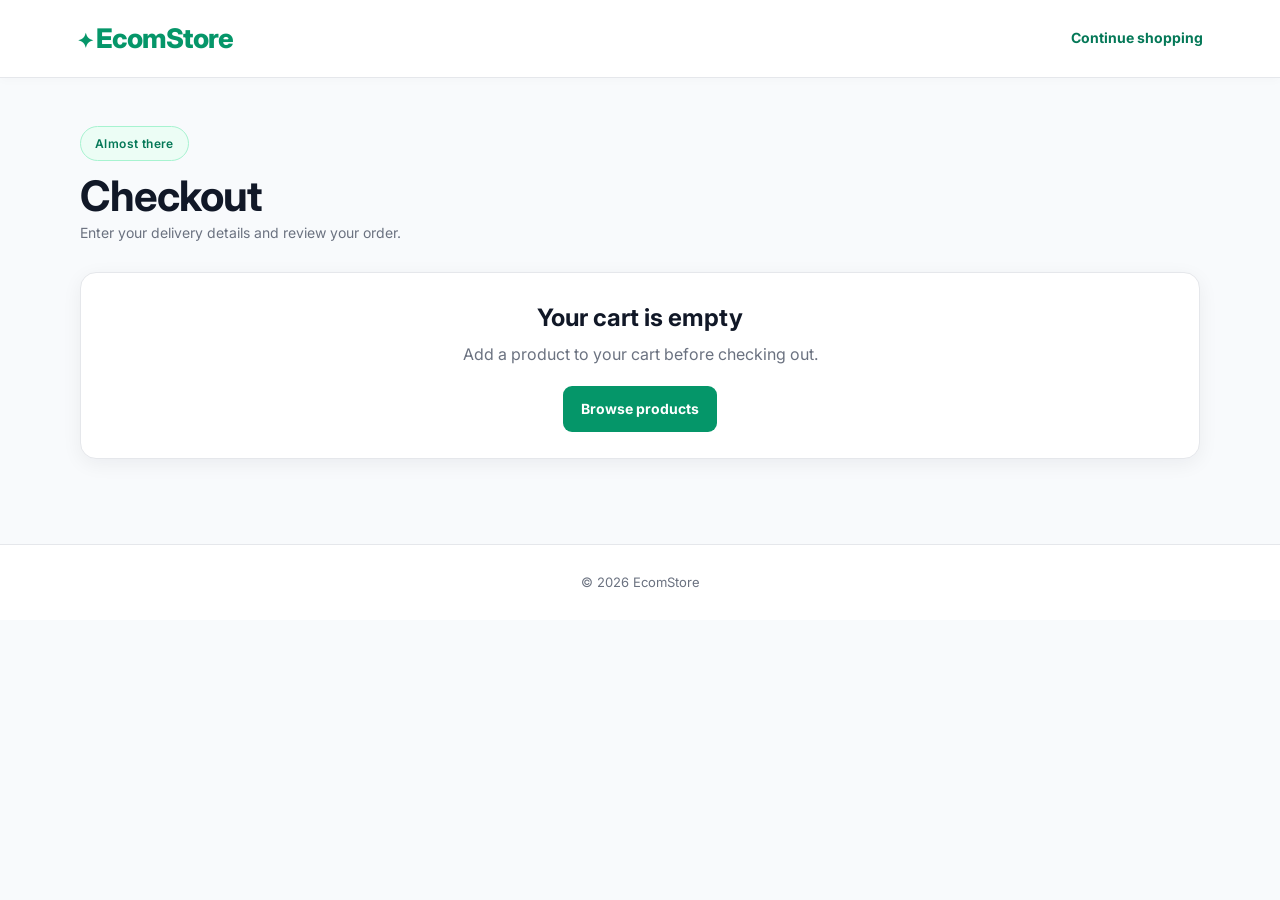
==== checkout.html @ 16198fce "Ecomstore" ====
<!DOCTYPE html>
<html lang="en">
<head>
    <meta charset="UTF-8">
    <meta name="viewport" content="width=device-width, initial-scale=1.0">
    <title>Checkout - EcomStore</title>
    <link rel="stylesheet" href="style.css">
    <link rel="stylesheet" href="cart-controls.css">
    <link rel="stylesheet" href="checkout.css">
</head>
<body class="checkout-page">
    <header class="checkout-header">
        <a href="index.html" class="logo">EcomStore</a>
        <a href="index.html" class="back-to-store">Continue shopping</a>
    </header>

    <main class="checkout-container">
        <div class="checkout-heading">
            <p class="eyebrow checkout-eyebrow">Almost there</p>
            <h1>Checkout</h1>
            <p>Enter your delivery details and review your order.</p>
        </div>

        <div id="checkoutNotice" class="checkout-notice" role="status" aria-live="polite" hidden></div>

        <div id="emptyCartMessage" class="checkout-card empty-checkout" hidden>
            <h2>Your cart is empty</h2>
            <p>Add a product to your cart before checking out.</p>
            <a class="primary-link" href="index.html">Browse products</a>
        </div>

        <div id="checkoutContent" class="checkout-layout">
            <section class="checkout-card address-card">
                <div class="card-heading">
                    <span class="step-number">1</span>
                    <div>
                        <h2>Delivery address</h2>
                        <p>Where should we deliver your order?</p>
                    </div>
                </div>

                <form id="addressForm">
                    <div class="form-grid">
                        <label class="form-field">
                            <span>Full name</span>
                            <input name="fullName" type="text" autocomplete="name" required>
                        </label>
                        <label class="form-field">
                            <span>Phone number</span>
                            <input name="phone" type="tel" autocomplete="tel" inputmode="tel" required>
                        </label>
                        <label class="form-field form-field-wide">
                            <span>Email address</span>
                            <input name="email" type="email" autocomplete="email" required>
                        </label>
                        <label class="form-field form-field-wide">
                            <span>Street address</span>
                            <textarea name="street" autocomplete="street-address" rows="3" required></textarea>
                        </label>
                        <label class="form-field">
                            <span>City</span>
                            <input name="city" type="text" autocomplete="address-level2" required>
                        </label>
                        <label class="form-field">
                            <span>State</span>
                            <input name="state" type="text" autocomplete="address-level1" required>
                        </label>
                        <label class="form-field">
                            <span>PIN code</span>
                            <input name="postalCode" type="text" autocomplete="postal-code" inputmode="numeric" pattern="[0-9]{6}" maxlength="6" title="Enter a 6-digit PIN code" required>
                        </label>
                    </div>

                    <button id="proceedPayment" class="primary-button proceed-button" type="submit">
                        Proceed to Payment
                    </button>
                </form>
            </section>

            <aside class="checkout-card order-card">
                <div class="card-heading order-heading">
                    <div>
                        <h2>Your order</h2>
                        <p id="itemCountLabel">Items in your cart</p>
                    </div>
                </div>

                <div id="checkoutItems" class="checkout-items"></div>

                <div class="coupon-box">
                    <label for="couponInput">Coupon code</label>
                    <div class="coupon-entry">
                        <input id="couponInput" type="text" placeholder="Enter code" autocomplete="off">
                        <button id="applyCoupon" class="secondary-button" type="button">Apply</button>
                    </div>
                    <p class="coupon-hint">Try <strong>SAVE10</strong> or <strong>WELCOME5</strong>.</p>
                    <p id="couponFeedback" class="coupon-feedback" role="status" aria-live="polite"></p>
                </div>

                <div class="summary-lines">
                    <div><span>Subtotal</span><strong id="subtotalValue">₹0</strong></div>
                    <div id="discountRow" class="discount-row" hidden><span>Discount</span><strong id="discountValue">−₹0</strong></div>
                    <div><span>Delivery</span><strong class="free-delivery">Free</strong></div>
                    <div class="summary-total"><span>Total</span><strong id="totalValue">₹0</strong></div>
                </div>
                <p class="secure-note">Your cart and address are saved in this browser.</p>
            </aside>
        </div>

        <section id="paymentStep" class="checkout-card payment-card" hidden>
            <div class="card-heading">
                <span class="step-number">2</span>
                <div>
                    <h2>Payment</h2>
                    <p>Choose how you would like to pay.</p>
                </div>
            </div>

            <fieldset id="paymentMethods" class="payment-methods">
                <legend class="visually-hidden">Payment method</legend>
                <label class="payment-option">
                    <input type="radio" name="paymentMethod" value="upi-card">
                    <span><strong>UPI / Credit or debit card</strong><small>Online payment</small></span>
                </label>
                <label class="payment-option">
                    <input type="radio" name="paymentMethod" value="cod">
                    <span><strong>Cash on delivery</strong><small>Pay when your order arrives</small></span>
                </label>
            </fieldset>

            <p class="payment-disclaimer">Demo checkout: payments and order placement need a connected payment and order service.</p>
            <button id="confirmPayment" class="primary-button" type="button">Continue</button>
        </section>
    </main>

    <footer class="footer checkout-footer">
        <p>© 2026 EcomStore</p>
    </footer>

    <script src="checkout.js"></script>
</body>
</html>
---- style.css ----
@import url('https://fonts.googleapis.com/css2?family=Inter:wght@400;500;600;700;800&display=swap');

:root {
    --primary: #059669;
    --primary-dark: #047857;
    --primary-light: #ecfdf5;
    --text: #111827;
    --muted: #6b7280;
    --background: #f8fafc;
    --white: #ffffff;
    --border: #e5e7eb;
    --gold: #f59e0b;
    --shadow: 0 5px 20px rgba(15, 23, 42, 0.06);
}

* {
    margin: 0;
    padding: 0;
    box-sizing: border-box;
}

html {
    scroll-behavior: smooth;
}

body {
    font-family: 'Inter', sans-serif;
    background: var(--background);
    color: var(--text);
    line-height: 1.6;
}

/* HEADER */

header {
    min-height: 78px;
    padding: 14px 6%;
    display: flex;
    align-items: center;
    justify-content: space-between;
    gap: 25px;
    background: var(--white);
    border-bottom: 1px solid var(--border);
    position: sticky;
    top: 0;
    z-index: 100;
    box-shadow: 0 2px 10px rgba(0, 0, 0, 0.025);
}

.logo {
    color: var(--primary);
    font-size: 27px;
    font-weight: 800;
    letter-spacing: -1px;
    text-decoration: none;
    white-space: nowrap;
}

.logo::before {
    content: "✦ ";
    font-size: 20px;
}

/* SEARCH BAR */

.search-box {
    display: flex;
    align-items: center;
    gap: 8px;
    width: min(470px, 48%);
    padding: 5px;
    border: 1px solid var(--border);
    border-radius: 12px;
    background: #f9fafb;
    transition: 0.25s ease;
}

.search-box:focus-within {
    border-color: var(--primary);
    background: var(--white);
    box-shadow: 0 0 0 4px rgba(5, 150, 105, 0.10);
}

#searchInput {
    width: 100%;
    min-width: 0;
    padding: 11px 12px;
    border: none;
    outline: none;
    background: transparent;
    color: var(--text);
    font: inherit;
    font-size: 14px;
}

#searchInput::placeholder {
    color: #9ca3af;
}

#searchBtn {
    padding: 10px 18px;
    border: none;
    border-radius: 8px;
    background: var(--primary);
    color: white;
    font-size: 13px;
    font-weight: 600;
    cursor: pointer;
    transition: 0.25s ease;
}

#searchBtn:hover {
    background: var(--primary-dark);
}

/* CART BUTTON */

.cart-button {
    display: flex;
    align-items: center;
    gap: 7px;
    padding: 11px 15px;
    border: 1px solid var(--border);
    border-radius: 11px;
    background: white;
    font-size: 20px;
    cursor: pointer;
    transition: 0.25s ease;
}

.cart-button:hover {
    background: var(--primary-light);
    border-color: #a7f3d0;
    transform: translateY(-2px);
}

.cart-toast {
    position: fixed;
    top: 96px;
    right: 24px;
    z-index: 1000;
    display: flex;
    align-items: center;
    gap: 12px;
    width: max-content;
    max-width: min(420px, calc(100vw - 32px));
    padding: 14px 18px;
    border: 1px solid #a7f3d0;
    border-left: 4px solid var(--primary);
    border-radius: 12px;
    background: var(--white);
    color: #065f46;
    box-shadow: 0 12px 32px rgba(15, 23, 42, 0.14);
    opacity: 0;
    visibility: hidden;
    transform: translateY(-10px);
    transition: opacity 180ms ease, transform 180ms ease, visibility 180ms ease;
    pointer-events: none;
}

.cart-toast.show {
    opacity: 1;
    visibility: visible;
    transform: translateY(0);
}

.cart-toast-icon {
    display: grid;
    flex: 0 0 26px;
    width: 26px;
    height: 26px;
    place-items: center;
    border-radius: 50%;
    background: var(--primary-light);
    color: var(--primary-dark);
    font-weight: 700;
}

@media (max-width: 520px) {
    .cart-toast {
        top: 88px;
        right: 16px;
        left: 16px;
        width: auto;
        max-width: none;
    }
}

@media (prefers-reduced-motion: reduce) {
    .cart-toast {
        transition: none;
    }
}

#cartCount {
    display: inline-flex;
    align-items: center;
    justify-content: center;
    min-width: 23px;
    height: 23px;
    padding: 0 6px;
    border-radius: 50px;
    background: var(--primary);
    color: white;
    font-size: 12px;
    font-weight: 700;
}

/* MAIN CONTAINER */

.container {
    width: 100%;
    max-width: 1450px;
    margin: auto;
    padding: 35px 6% 65px;
}

/* HERO SECTION */

.hero {
    position: relative;
    isolation: isolate;
    overflow: hidden;
    padding: 65px 55px;
    border-radius: 22px;
    color: white;
    background: linear-gradient(
        120deg,
        #064e3b 0%,
        #059669 55%,
        #34d399 100%
    );
    box-shadow: 0 15px 35px rgba(5, 150, 105, 0.16);
    animation: fadeIn 0.6s ease;
}

.hero::before {
    content: "";
    position: absolute;
    z-index: -1;
    width: 280px;
    height: 280px;
    top: -130px;
    right: 8%;
    border: 45px solid rgba(255, 255, 255, 0.08);
    border-radius: 50%;
}

.hero::after {
    content: "";
    position: absolute;
    z-index: -1;
    width: 190px;
    height: 190px;
    right: -65px;
    bottom: -115px;
    border-radius: 50%;
    background: rgba(255, 255, 255, 0.08);
}

.eyebrow {
    display: inline-block;
    margin-bottom: 18px;
    padding: 7px 14px;
    border: 1px solid rgba(255, 255, 255, 0.25);
    border-radius: 50px;
    background: rgba(255, 255, 255, 0.10);
    color: #d1fae5;
    font-size: 12px;
    font-weight: 600;
    letter-spacing: 0.4px;
}

.hero h1 {
    max-width: 700px;
    margin-bottom: 17px;
    font-size: clamp(34px, 4.5vw, 56px);
    font-weight: 800;
    line-height: 1.17;
    letter-spacing: -1.8px;
}

.hero h1 span {
    color: #fde68a;
}

.hero > p:last-child {
    max-width: 520px;
    color: #d1fae5;
    font-size: 15px;
    line-height: 1.9;
}

/* PRODUCT SECTION */

.product-section {
    margin-top: 50px;
}

.section-heading {
    display: flex;
    align-items: center;
    justify-content: space-between;
    gap: 20px;
    margin-bottom: 25px;
}

.section-heading h2 {
    font-size: 27px;
    font-weight: 800;
    letter-spacing: -0.7px;
}

.section-heading p {
    margin-top: 4px;
    color: var(--muted);
    font-size: 14px;
}

#sortSelect {
    min-width: 185px;
    padding: 12px 14px;
    border: 1px solid var(--border);
    border-radius: 10px;
    outline: none;
    background: white;
    color: #374151;
    font-family: inherit;
    font-size: 13px;
    cursor: pointer;
    transition: 0.2s ease;
}

#sortSelect:focus {
    border-color: var(--primary);
    box-shadow: 0 0 0 3px rgba(5, 150, 105, 0.08);
}

/* CATEGORY FILTERS */

.categoires {
    display: flex;
    flex-wrap: wrap;
    gap: 11px;
    margin-bottom: 27px;
}

.category-button {
    padding: 11px 18px;
    border: 1px solid var(--border);
    border-radius: 10px;
    background: white;
    color: #4b5563;
    font-family: inherit;
    font-size: 13px;
    font-weight: 600;
    cursor: pointer;
    transition: 0.25s ease;
}

.category-button:hover {
    border-color: var(--primary);
    color: var(--primary);
    transform: translateY(-2px);
}

.category-button.active {
    border-color: var(--primary);
    background: var(--primary);
    color: white;
    box-shadow: 0 5px 12px rgba(5, 150, 105, 0.18);
}

/* PRODUCT GRID */

.product-grid {
    display: grid;
    grid-template-columns: repeat(4, minmax(0, 1fr));
    gap: 22px;
}

/* PRODUCT CARD */

.product-card {
    min-width: 0;
    overflow: hidden;
    padding: 12px;
    border: 1px solid #edf0f5;
    border-radius: 16px;
    background: white;
    box-shadow: var(--shadow);
    transition: transform 0.3s ease, box-shadow 0.3s ease;
    animation: cardIn 0.45s ease both;
}

.product-card:hover {
    transform: translateY(-6px);
    box-shadow: 0 15px 30px rgba(15, 23, 42, 0.10);
}

/* PRODUCT IMAGE */

.product-image {
    position: relative;
    overflow: hidden;
    height: 215px;
    border-radius: 11px;
    background: #f3f4f6;
}

.product-image img {
    display: block;
    width: 100%;
    height: 100%;
    padding: 10px;
    object-fit: contain;
    transition: transform 0.35s ease;
}

.product-card:hover .product-image img {
    transform: scale(1.06);
}

/* PRODUCT RATING */

.product-rating {
    position: absolute;
    top: 10px;
    right: 10px;
    display: inline-flex;
    align-items: center;
    padding: 5px 9px;
    border: 1px solid #fef3c7;
    border-radius: 7px;
    background: #fffbeb;
    color: #92400e;
    font-size: 12px;
    font-weight: 700;
}

/* PRODUCT DETAILS */

.products-category {
    margin: 14px 0 5px;
    color: var(--primary);
    font-size: 11px;
    font-weight: 700;
    letter-spacing: 0.7px;
    text-transform: uppercase;
}

.product-name {
    min-height: 45px;
    margin-bottom: 12px;
    color: #1f2937;
    font-size: 15px;
    font-weight: 700;
    line-height: 1.5;
    overflow-wrap: anywhere;
}

.product-bottom {
    display: flex;
    flex-direction: column;
    gap: 13px;
    padding-top: 12px;
    border-top: 1px solid #f1f5f9;
}

.product-price {
    color: #111827;
    font-size: 21px;
    font-weight: 800;
    letter-spacing: -0.5px;
}

/* VIEW DETAILS BUTTON */

.view-details-btn {
    width: 100%;
    min-height: 42px;
    padding: 10px 12px;
    border: 1px solid var(--primary);
    border-radius: 9px;
    background: white;
    color: var(--primary);
    font-family: inherit;
    font-size: 12px;
    font-weight: 700;
    cursor: pointer;
    transition: 0.25s ease;
}

.view-details-btn:hover {
    background: var(--primary-light);
    transform: translateY(-1px);
}

/* ADD TO CART */

.add-to-cart-btn {
    width: 100%;
    min-height: 42px;
    padding: 10px 12px;
    border: 1px solid var(--primary);
    border-radius: 9px;
    background: var(--primary);
    color: white;
    font-family: inherit;
    font-size: 12px;
    font-weight: 700;
    cursor: pointer;
    transition: 0.25s ease;
}

.add-to-cart-btn:hover:not(:disabled) {
    background: var(--primary-dark);
    border-color: var(--primary-dark);
    transform: translateY(-1px);
}

.add-to-cart-btn:disabled {
    background: #e5e7eb;
    border-color: #e5e7eb;
    color: #9ca3af;
    cursor: not-allowed;
}

/* EMPTY MESSAGE */

.empty-message {
    grid-column: 1 / -1;
    padding: 65px 20px;
    border: 1px dashed #cbd5e1;
    border-radius: 16px;
    background: white;
    text-align: center;
}

.empty-message h3 {
    margin-bottom: 8px;
    color: #1f2937;
    font-size: 21px;
    font-weight: 700;
}

.empty-message p {
    color: var(--muted);
    font-size: 14px;
}

/* PRODUCT DETAILS MODAL */

.model {
    position: fixed;
    inset: 0;
    z-index: 1000;
    display: flex;
    align-items: center;
    justify-content: center;
    padding: 20px;
    background: rgba(15, 23, 42, 0.65);
    backdrop-filter: blur(5px);
    animation: fadeIn 0.25s ease;
}

.hidden {
    display: none;
}

.model-content {
    position: relative;
    width: 100%;
    max-width: 550px;
    max-height: 90vh;
    overflow-y: auto;
    padding: 30px;
    border-radius: 18px;
    background: white;
    box-shadow: 0 20px 60px rgba(0, 0, 0, 0.25);
    animation: modalIn 0.3s ease;
}

.close-model {
    position: absolute;
    top: 12px;
    right: 15px;
    width: 36px;
    height: 36px;
    border: none;
    border-radius: 50%;
    background: #f3f4f6;
    color: #374151;
    font-size: 25px;
    line-height: 1;
    cursor: pointer;
    transition: 0.2s ease;
}

.close-model:hover {
    background: #fee2e2;
    color: #dc2626;
    transform: rotate(90deg);
}

.modal-product-image {
    display: block;
    width: 100%;
    height: 260px;
    margin-bottom: 20px;
    padding: 10px;
    border-radius: 12px;
    background: #f8fafc;
    object-fit: contain;
}

.modal-product-name {
    margin-bottom: 12px;
    color: var(--text);
    font-size: 25px;
    font-weight: 800;
}

.model-content p {
    margin-bottom: 10px;
    color: var(--muted);
    font-size: 14px;
}

.modal-product-price {
    color: var(--primary) !important;
    font-size: 25px !important;
    font-weight: 800;
}

.Modal-product-description {
    margin-top: 15px;
    padding: 14px;
    border-radius: 10px;
    background: var(--primary-light);
    color: #374151 !important;
    line-height: 1.7;
}

/* FOOTER */

.footer {
    padding: 27px 20px;
    border-top: 1px solid var(--border);
    background: white;
    color: var(--muted);
    text-align: center;
    font-size: 13px;
}

/* ANIMATIONS */

@keyframes fadeIn {
    from {
        opacity: 0;
        transform: translateY(15px);
    }

    to {
        opacity: 1;
        transform: translateY(0);
    }
}

@keyframes cardIn {
    from {
        opacity: 0;
        transform: translateY(10px);
    }

    to {
        opacity: 1;
        transform: translateY(0);
    }
}

@keyframes modalIn {
    from {
        opacity: 0;
        transform: translateY(20px) scale(0.97);
    }

    to {
        opacity: 1;
        transform: translateY(0) scale(1);
    }
}

/* KEYBOARD ACCESSIBILITY */

button:focus-visible,
input:focus-visible,
select:focus-visible,
a:focus-visible {
    outline: 3px solid #6ee7b7;
    outline-offset: 3px;
}

/* TABLET */

@media (max-width: 1100px) {
    header {
        padding-right: 4%;
        padding-left: 4%;
        gap: 15px;
    }

    .container {
        padding-right: 4%;
        padding-left: 4%;
    }

    .product-grid {
        grid-template-columns: repeat(3, minmax(0, 1fr));
        gap: 18px;
    }

    .product-image {
        height: 200px;
    }
}

/* SMALL TABLET */

@media (max-width: 760px) {
    header {
        flex-wrap: wrap;
        padding: 14px 5%;
    }

    .logo {
        font-size: 24px;
    }

    .search-box {
        order: 3;
        width: 100%;
    }

    .cart-button {
        margin-left: auto;
    }

    .container {
        padding: 25px 5% 45px;
    }

    .hero {
        padding: 45px 28px;
        border-radius: 17px;
    }

    .hero h1 {
        letter-spacing: -1px;
    }

    .product-section {
        margin-top: 38px;
    }

    .section-heading h2 {
        font-size: 23px;
    }

    .product-grid {
        grid-template-columns: repeat(2, minmax(0, 1fr));
        gap: 15px;
    }

    .product-image {
        height: 180px;
    }

    .product-card {
        padding: 10px;
    }
}

/* MOBILE */

@media (max-width: 480px) {
    .container {
        padding-right: 15px;
        padding-left: 15px;
    }

    .hero {
        padding: 34px 21px;
    }

    .hero h1 {
        font-size: 32px;
    }

    .hero > p:last-child {
        font-size: 13px;
    }

    .eyebrow {
        font-size: 10px;
    }

    .section-heading {
        align-items: stretch;
        flex-direction: column;
        gap: 14px;
    }

    #sortSelect {
        width: 100%;
    }

    .categoires {
        gap: 8px;
    }

    .category-button {
        padding: 9px 11px;
        font-size: 11px;
    }

    .product-grid {
        gap: 10px;
    }

    .product-card {
        padding: 8px;
        border-radius: 12px;
    }

    .product-image {
        height: 135px;
    }

    .product-image img {
        padding: 5px;
    }

    .product-rating {
        top: 5px;
        right: 5px;
        padding: 4px 6px;
        font-size: 10px;
    }

    .products-category {
        margin-top: 10px;
        font-size: 9px;
    }

    .product-name {
        min-height: 38px;
        margin-bottom: 8px;
        font-size: 12px;
    }

    .product-bottom {
        gap: 9px;
        padding-top: 9px;
    }

    .product-price {
        font-size: 16px;
    }

    .add-to-cart-btn,
    .view-details-btn {
        min-height: 38px;
        padding: 8px 4px;
        font-size: 10px;
    }

    .empty-message {
        padding: 40px 15px;
    }

    .empty-message h3 {
        font-size: 18px;
    }

    .model-content {
        padding: 25px 18px;
    }

    .modal-product-image {
        height: 200px;
    }

    .modal-product-name {
        font-size: 21px;
    }
}

/* REDUCED MOTION */

@media (prefers-reduced-motion: reduce) {
    *,
    *::before,
    *::after {
        animation: none !important;
        transition: none !important;
        scroll-behavior: auto !important;
    }
}

/* CART MODAL */

.modal {
    position: fixed;
    inset: 0;
    z-index: 1100;
    display: flex;
    align-items: center;
    justify-content: center;
    padding: 20px;
    background: rgba(15, 23, 42, 0.65);
    backdrop-filter: blur(5px);
    animation: fadeIn 0.25s ease;
}

.modal-content {
    position: relative;
    width: 100%;
    max-width: 500px;
    max-height: 85vh;
    overflow-y: auto;
    padding: 30px;
    border-radius: 18px;
    background: white;
    box-shadow: 0 20px 60px rgba(0, 0, 0, 0.25);
    animation: modalIn 0.3s ease;
}

.modal-content h2 {
    margin-bottom: 20px;
    color: var(--text);
    font-size: 22px;
    font-weight: 800;
}

.close-modal {
    position: absolute;
    top: 12px;
    right: 15px;
    width: 36px;
    height: 36px;
    border: none;
    border-radius: 50%;
    background: #f3f4f6;
    color: #374151;
    font-size: 25px;
    cursor: pointer;
}

.close-modal:hover {
    background: #fee2e2;
    color: #dc2626;
}

.cart-item {
    padding: 15px 0;
    border-bottom: 1px solid var(--border);
}

.cart-item h4 {
    color: var(--text);
    font-size: 15px;
}

.cart-item p {
    color: var(--primary);
    font-size: 14px;
    font-weight: 600;
}

#cartTotal {
    margin-top: 20px;
    color: var(--text);
    font-size: 20px;
    font-weight: 800;
}

#clearCart {
    flex: 1;
    margin-top: 15px;
    padding: 12px;
    border: none;
    border-radius: 9px;
    background: #dc2626;
    color: white;
    font-family: inherit;
    font-weight: 600;
    cursor: pointer;
    transition: 0.25s ease;
}

#clearCart:hover {
    background: #b91c1c;
}

.cart-actions {
    display: flex;
    gap: 10px;
}

.checkout-link {
    display: inline-flex;
    flex: 1;
    align-items: center;
    justify-content: center;
    margin-top: 15px;
    padding: 12px;
    border: none;
    border-radius: 9px;
    background: var(--primary);
    color: white;
    font-family: inherit;
    font-size: 13px;
    font-weight: 700;
    text-align: center;
    cursor: pointer;
    transition: background-color 180ms ease, transform 180ms ease;
}

.checkout-link:hover:not(:disabled) {
    background: var(--primary-dark);
    transform: translateY(-1px);
}

.checkout-link:disabled {
    opacity: 0.55;
    cursor: not-allowed;
}

@media (max-width: 420px) {
    .cart-actions {
        flex-direction: column;
        gap: 0;
    }
}

/* HIDDEN */

.hidden {
    display: none !important;
}
---- cart-controls.css ----
/* Cart quantity and remove controls */
.quantity-control,
.quantity-controls,
.quantity-selector {
  display: inline-flex;
  align-items: center;
  gap: 0.5rem;
}

.quantity-control button,
.quantity-controls button,
.quantity-selector button,
.increase,
.decrease,
.increase-btn,
.decrease-btn,
.increment,
.decrement,
[data-action="increase"],
[data-action="decrease"] {
  display: inline-grid;
  place-items: center;
  min-width: 2.25rem;
  min-height: 2.25rem;
  padding: 0.35rem 0.7rem;
  border: 1px solid #d1d5db;
  border-radius: 0.5rem;
  background: #fff;
  color: #1f2937;
  font: inherit;
  font-weight: 600;
  cursor: pointer;
  transition: background-color 160ms ease, border-color 160ms ease,
    color 160ms ease, transform 160ms ease;
}

.quantity-control button:hover,
.quantity-controls button:hover,
.quantity-selector button:hover,
.increase:hover,
.decrease:hover,
.increase-btn:hover,
.decrease-btn:hover,
.increment:hover,
.decrement:hover,
[data-action="increase"]:hover,
[data-action="decrease"]:hover {
  border-color: #2563eb;
  background: #eff6ff;
  color: #1d4ed8;
}

.quantity-control button:active,
.quantity-controls button:active,
.quantity-selector button:active,
.increase:active,
.decrease:active,
.increase-btn:active,
.decrease-btn:active,
.increment:active,
.decrement:active,
[data-action="increase"]:active,
[data-action="decrease"]:active {
  transform: scale(0.96);
}

.quantity-control button:focus-visible,
.quantity-controls button:focus-visible,
.quantity-selector button:focus-visible,
.increase:focus-visible,
.decrease:focus-visible,
.increase-btn:focus-visible,
.decrease-btn:focus-visible,
.increment:focus-visible,
.decrement:focus-visible,
.remove:focus-visible,
.remove-btn:focus-visible,
.remove-item:focus-visible,
.delete-btn:focus-visible,
[data-action="increase"]:focus-visible,
[data-action="decrease"]:focus-visible,
[data-action="remove"]:focus-visible {
  outline: 3px solid rgb(37 99 235 / 35%);
  outline-offset: 2px;
}

.quantity-control input,
.quantity-controls input,
.quantity-selector input,
.quantity-value {
  width: 3rem;
  text-align: center;
  font-weight: 600;
}

.remove,
.remove-btn,
.remove-item,
.delete-btn,
[data-action="remove"] {
  display: inline-flex;
  align-items: center;
  justify-content: center;
  gap: 0.4rem;
  padding: 0.55rem 0.85rem;
  border: 1px solid #fecaca;
  border-radius: 0.5rem;
  background: #fff;
  color: #b91c1c;
  font: inherit;
  font-weight: 600;
  cursor: pointer;
  transition: background-color 160ms ease, border-color 160ms ease,
    color 160ms ease;
}

.remove:hover,
.remove-btn:hover,
.remove-item:hover,
.delete-btn:hover,
[data-action="remove"]:hover {
  border-color: #dc2626;
  background: #fef2f2;
  color: #991b1b;
}

.remove:disabled,
.remove-btn:disabled,
.remove-item:disabled,
.delete-btn:disabled,
[data-action="remove"]:disabled,
.quantity-control button:disabled,
.quantity-controls button:disabled,
.quantity-selector button:disabled {
  opacity: 0.5;
  cursor: not-allowed;
}
---- checkout.css ----
.checkout-page {
    min-height: 100vh;
}

.checkout-header {
    position: static;
}

.back-to-store {
    color: var(--primary-dark);
    font-size: 14px;
    font-weight: 700;
    text-decoration: none;
}

.back-to-store:hover {
    text-decoration: underline;
}

.checkout-container {
    width: min(1120px, 100% - 40px);
    margin: 0 auto;
    padding: 48px 0 70px;
}

.checkout-heading {
    margin-bottom: 28px;
}

.checkout-eyebrow {
    margin-bottom: 10px;
    border-color: #a7f3d0;
    background: var(--primary-light);
    color: var(--primary-dark);
}

.checkout-heading h1 {
    font-size: clamp(32px, 4vw, 42px);
    line-height: 1.2;
    letter-spacing: -1px;
}

.checkout-heading > p:last-child,
.card-heading p {
    color: var(--muted);
    font-size: 14px;
}

.checkout-layout {
    display: grid;
    grid-template-columns: minmax(0, 1.45fr) minmax(300px, 0.85fr);
    align-items: start;
    gap: 22px;
}

.checkout-card {
    padding: 26px;
    border: 1px solid var(--border);
    border-radius: 16px;
    background: var(--white);
    box-shadow: var(--shadow);
}

.card-heading {
    display: flex;
    align-items: center;
    gap: 13px;
    margin-bottom: 24px;
}

.card-heading h2 {
    color: var(--text);
    font-size: 20px;
    line-height: 1.3;
}

.step-number {
    display: grid;
    flex: 0 0 34px;
    width: 34px;
    height: 34px;
    place-items: center;
    border-radius: 50%;
    background: var(--primary-light);
    color: var(--primary-dark);
    font-weight: 800;
}

.form-grid {
    display: grid;
    grid-template-columns: repeat(2, minmax(0, 1fr));
    gap: 17px 14px;
}

.form-field {
    display: flex;
    min-width: 0;
    flex-direction: column;
    gap: 7px;
    color: #374151;
    font-size: 13px;
    font-weight: 700;
}

.form-field-wide {
    grid-column: 1 / -1;
}

.form-field input,
.form-field textarea,
#couponInput {
    width: 100%;
    min-height: 44px;
    padding: 10px 12px;
    border: 1px solid #d1d5db;
    border-radius: 9px;
    background: #fff;
    color: var(--text);
    font: inherit;
    font-size: 14px;
}

.form-field textarea {
    min-height: 88px;
    resize: vertical;
}

.form-field input:focus,
.form-field textarea:focus,
#couponInput:focus {
    border-color: var(--primary);
    outline: 3px solid rgba(5, 150, 105, 0.12);
}

.primary-button,
.secondary-button,
.primary-link {
    display: inline-flex;
    align-items: center;
    justify-content: center;
    min-height: 46px;
    padding: 11px 18px;
    border: 0;
    border-radius: 9px;
    font-family: inherit;
    font-size: 14px;
    font-weight: 700;
    text-decoration: none;
    cursor: pointer;
    transition: background-color 160ms ease, transform 160ms ease;
}

.primary-button,
.primary-link {
    background: var(--primary);
    color: white;
}

.primary-button:hover:not(:disabled),
.primary-link:hover {
    background: var(--primary-dark);
    transform: translateY(-1px);
}

.primary-button:disabled {
    opacity: 0.55;
    cursor: not-allowed;
}

.proceed-button {
    width: 100%;
    margin-top: 23px;
}

.secondary-button {
    background: #ecfdf5;
    color: var(--primary-dark);
}

.secondary-button:hover {
    background: #d1fae5;
}

.order-heading {
    justify-content: space-between;
    margin-bottom: 16px;
}

.checkout-items {
    display: grid;
    gap: 14px;
    margin-bottom: 20px;
}

.checkout-item {
    display: grid;
    grid-template-columns: 54px minmax(0, 1fr) auto;
    align-items: center;
    gap: 11px;
}

.checkout-item img {
    width: 54px;
    height: 54px;
    border-radius: 9px;
    background: #f3f4f6;
    object-fit: contain;
}

.checkout-item-copy {
    min-width: 0;
}

.checkout-item-name {
    display: block;
    overflow: hidden;
    color: var(--text);
    font-size: 13px;
    font-weight: 700;
    text-overflow: ellipsis;
    white-space: nowrap;
}

.checkout-item-quantity {
    color: var(--muted);
    font-size: 12px;
}

.checkout-item-price {
    color: var(--text);
    font-size: 13px;
    font-weight: 700;
    white-space: nowrap;
}

.coupon-box {
    padding: 15px 0;
    border-top: 1px solid var(--border);
    border-bottom: 1px solid var(--border);
}

.coupon-box > label {
    display: block;
    margin-bottom: 8px;
    color: #374151;
    font-size: 13px;
    font-weight: 700;
}

.coupon-entry {
    display: flex;
    gap: 8px;
}

.coupon-entry .secondary-button {
    flex: 0 0 auto;
}

.coupon-hint,
.coupon-feedback,
.secure-note,
.payment-disclaimer {
    margin-top: 8px;
    color: var(--muted);
    font-size: 12px;
}

.coupon-feedback {
    min-height: 18px;
    color: var(--primary-dark);
}

.coupon-feedback.error-text {
    color: #b91c1c;
}

.summary-lines {
    display: grid;
    gap: 12px;
    padding-top: 17px;
}

.summary-lines > div {
    display: flex;
    align-items: center;
    justify-content: space-between;
    gap: 12px;
    color: #4b5563;
    font-size: 14px;
}

.summary-lines strong {
    color: var(--text);
}

.summary-lines .discount-row,
.summary-lines .discount-row strong,
.free-delivery {
    color: var(--primary-dark);
}

.summary-lines .summary-total {
    margin-top: 4px;
    padding-top: 15px;
    border-top: 1px solid var(--border);
    color: var(--text);
    font-size: 17px;
    font-weight: 800;
}

.summary-total strong {
    font-size: 20px;
}

.secure-note {
    margin-top: 18px;
}

.payment-card {
    margin-top: 22px;
}

.payment-methods {
    display: grid;
    gap: 11px;
    border: 0;
}

.payment-option {
    display: flex;
    align-items: center;
    gap: 12px;
    padding: 15px;
    border: 1px solid var(--border);
    border-radius: 10px;
    cursor: pointer;
}

.payment-option:has(input:checked) {
    border-color: var(--primary);
    background: var(--primary-light);
}

.payment-option input {
    accent-color: var(--primary);
}

.payment-option span {
    display: grid;
    gap: 2px;
}

.payment-option strong {
    color: var(--text);
    font-size: 14px;
}

.payment-option small {
    color: var(--muted);
    font-size: 12px;
}

.payment-disclaimer {
    margin: 15px 0;
}

.checkout-notice {
    margin: 0 0 18px;
    padding: 12px 14px;
    border: 1px solid #a7f3d0;
    border-radius: 9px;
    background: var(--primary-light);
    color: var(--primary-dark);
    font-size: 14px;
}

.checkout-notice.error {
    border-color: #fecaca;
    background: #fef2f2;
    color: #b91c1c;
}

.empty-checkout {
    text-align: center;
}

.empty-checkout h2 {
    margin-bottom: 5px;
}

.empty-checkout p {
    margin-bottom: 18px;
    color: var(--muted);
}

.visually-hidden {
    position: absolute;
    width: 1px;
    height: 1px;
    overflow: hidden;
    clip: rect(0, 0, 0, 0);
    white-space: nowrap;
    clip-path: inset(50%);
}

.checkout-footer {
    margin-top: 15px;
}

[hidden] {
    display: none !important;
}

@media (max-width: 820px) {
    .checkout-layout {
        grid-template-columns: 1fr;
    }
}

@media (max-width: 540px) {
    .checkout-header {
        gap: 12px;
    }

    .back-to-store {
        font-size: 12px;
    }

    .checkout-container {
        width: calc(100% - 28px);
        padding: 32px 0 48px;
    }

    .checkout-card {
        padding: 20px 16px;
    }

    .form-grid {
        grid-template-columns: 1fr;
    }

    .form-field-wide {
        grid-column: auto;
    }
}
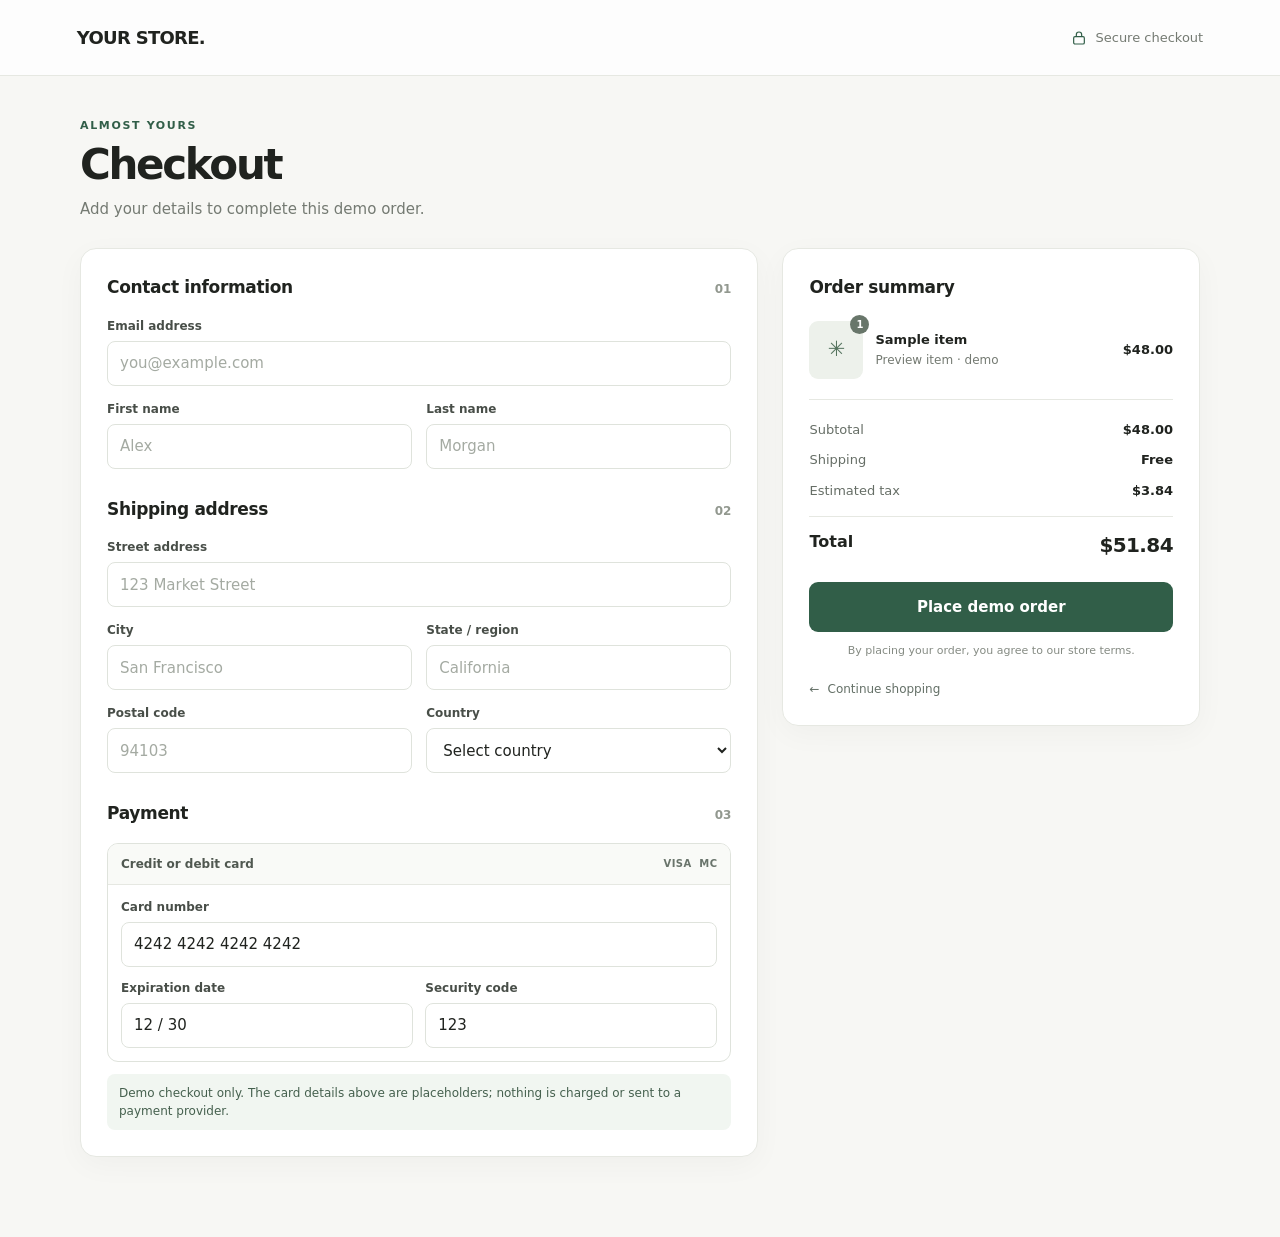
==== commit 228d23a3: "Ecomstore" ====
--- a/checkout.html
+++ b/checkout.html
@@ -1,142 +1,197 @@
-<!DOCTYPE html>
+<!doctype html>
 <html lang="en">
 <head>
-    <meta charset="UTF-8">
-    <meta name="viewport" content="width=device-width, initial-scale=1.0">
-    <title>Checkout - EcomStore</title>
-    <link rel="stylesheet" href="style.css">
-    <link rel="stylesheet" href="cart-controls.css">
-    <link rel="stylesheet" href="checkout.css">
+  <meta charset="utf-8">
+  <meta name="viewport" content="width=device-width, initial-scale=1">
+  <meta name="theme-color" content="#f7f7f4">
+  <title>Checkout | Your Store</title>
+  <style>
+    :root { color-scheme: light; --ink: #20231f; --muted: #747a72; --line: #e6e8e2; --paper: #fff; --wash: #f7f7f4; --green: #315e48; --green-dark: #254735; }
+    * { box-sizing: border-box; }
+    body { margin: 0; background: var(--wash); color: var(--ink); font: 15px/1.5 Inter, ui-sans-serif, system-ui, -apple-system, BlinkMacSystemFont, "Segoe UI", sans-serif; }
+    button, input, select { font: inherit; }
+    a { color: inherit; }
+    .topbar { height: 76px; display: flex; align-items: center; justify-content: space-between; padding: 0 max(6vw, 24px); border-bottom: 1px solid var(--line); background: rgba(255,255,255,.8); }
+    .brand { font-size: 18px; font-weight: 750; letter-spacing: -.04em; text-decoration: none; }
+    .secure { color: var(--muted); font-size: 13px; display: flex; align-items: center; gap: 8px; }
+    .secure svg { width: 16px; height: 16px; color: var(--green); }
+    main { width: min(1120px, calc(100% - 40px)); margin: 42px auto 80px; }
+    .heading { margin-bottom: 28px; }
+    .eyebrow { margin: 0 0 7px; color: var(--green); font-size: 11px; font-weight: 750; letter-spacing: .15em; text-transform: uppercase; }
+    h1 { margin: 0; font-size: clamp(30px, 4vw, 42px); letter-spacing: -.055em; line-height: 1.1; }
+    .subtitle { color: var(--muted); margin: 10px 0 0; }
+    .layout { display: grid; grid-template-columns: minmax(0, 1.3fr) minmax(300px, .8fr); gap: 24px; align-items: start; }
+    .panel { background: var(--paper); border: 1px solid var(--line); border-radius: 16px; padding: 26px; box-shadow: 0 8px 30px rgba(28,40,31,.035); }
+    .form-panel { display: grid; gap: 28px; }
+    .section-head { display: flex; justify-content: space-between; align-items: baseline; gap: 12px; margin-bottom: 16px; }
+    h2 { margin: 0; font-size: 17px; letter-spacing: -.02em; }
+    .step { color: #92988f; font-size: 12px; font-weight: 650; }
+    .fields { display: grid; grid-template-columns: repeat(2, minmax(0, 1fr)); gap: 14px; }
+    .field { display: grid; gap: 6px; }
+    .field.wide { grid-column: 1 / -1; }
+    label { font-size: 12px; font-weight: 650; color: #484e48; }
+    input, select { width: 100%; min-width: 0; height: 45px; border: 1px solid #dfe3dc; border-radius: 8px; padding: 0 12px; background: #fff; color: var(--ink); outline: none; transition: border-color .15s, box-shadow .15s; }
+    input::placeholder { color: #a4aaa2; }
+    input:focus, select:focus { border-color: var(--green); box-shadow: 0 0 0 3px rgba(49,94,72,.11); }
+    .card-box { border: 1px solid #dfe3dc; border-radius: 11px; overflow: hidden; }
+    .card-caption { padding: 11px 13px; background: #f9faf7; border-bottom: 1px solid var(--line); display: flex; align-items: center; justify-content: space-between; color: #505850; font-size: 12px; font-weight: 650; }
+    .cards { display: flex; gap: 5px; color: #69746b; font-size: 10px; font-weight: 800; letter-spacing: .04em; }
+    .card-fields { padding: 13px; display: grid; gap: 12px; }
+    .card-fields .fields { gap: 12px; }
+    .demo-note { margin: 12px 0 0; padding: 10px 12px; border-radius: 8px; background: #f1f6f1; color: #45604e; font-size: 12px; }
+    .summary { position: sticky; top: 20px; }
+    .summary h2 { margin-bottom: 20px; }
+    .items { display: grid; gap: 15px; }
+    .item { display: grid; grid-template-columns: 54px 1fr auto; gap: 12px; align-items: center; }
+    .thumb { width: 54px; height: 58px; display: grid; place-items: center; border-radius: 9px; background: #edf1eb; color: #54735d; font-size: 21px; position: relative; }
+    .count { position: absolute; top: -6px; right: -6px; display: grid; place-items: center; width: 19px; height: 19px; border-radius: 50%; color: white; background: #68766a; font-size: 10px; font-weight: 700; }
+    .item-name { font-size: 13px; font-weight: 680; }
+    .item-meta { color: var(--muted); font-size: 12px; margin-top: 2px; }
+    .item-price { font-size: 13px; font-weight: 650; white-space: nowrap; }
+    .rule { border: 0; border-top: 1px solid var(--line); margin: 20px 0; }
+    .totals { display: grid; gap: 11px; }
+    .total-row { display: flex; justify-content: space-between; gap: 12px; color: #666e66; font-size: 13px; }
+    .total-row strong { color: var(--ink); font-weight: 600; }
+    .grand { color: var(--ink); font-size: 16px; font-weight: 750; }
+    .grand strong { font-size: 20px; letter-spacing: -.03em; }
+    .place-order { width: 100%; min-height: 50px; border: 0; border-radius: 9px; margin-top: 22px; background: var(--green); color: #fff; font-weight: 700; cursor: pointer; transition: background .15s, transform .15s; }
+    .place-order:hover { background: var(--green-dark); transform: translateY(-1px); }
+    .place-order:focus-visible, .text-link:focus-visible, .close:focus-visible { outline: 3px solid #9ab8a3; outline-offset: 3px; }
+    .terms { margin: 11px 0 0; color: #858b83; text-align: center; font-size: 11px; }
+    .text-link { color: var(--green); font-size: 12px; font-weight: 650; text-decoration: none; }
+    .back-link { display: inline-flex; align-items: center; gap: 8px; margin-top: 20px; color: #647067; font-size: 12px; text-decoration: none; }
+    .back-link:hover, .text-link:hover { text-decoration: underline; }
+    .empty { color: var(--muted); font-size: 13px; padding: 12px 0; }
+    .overlay { position: fixed; inset: 0; z-index: 10; display: none; place-items: center; padding: 20px; background: rgba(22,29,24,.52); backdrop-filter: blur(4px); }
+    .overlay.open { display: grid; }
+    .success { width: min(440px, 100%); position: relative; padding: 36px; border-radius: 18px; background: white; box-shadow: 0 24px 80px rgba(0,0,0,.2); text-align: center; animation: arrive .22s ease-out; }
+    @keyframes arrive { from { opacity: 0; transform: translateY(8px) scale(.98); } to { opacity: 1; transform: none; } }
+    .success-mark { width: 58px; height: 58px; display: grid; place-items: center; margin: 0 auto 17px; border-radius: 50%; background: #eaf3ec; color: var(--green); font-size: 27px; }
+    .success h2 { font-size: 25px; letter-spacing: -.04em; }
+    .success p { color: var(--muted); font-size: 13px; margin: 9px 0; }
+    .order-number { display: inline-block; margin: 10px 0 18px; padding: 7px 12px; border: 1px solid var(--line); border-radius: 7px; color: #4a564c; font-size: 12px; font-weight: 700; letter-spacing: .04em; }
+    .success .place-order { margin-top: 0; }
+    .close { position: absolute; top: 14px; right: 15px; border: 0; background: transparent; color: #767d75; font-size: 23px; line-height: 1; cursor: pointer; }
+    @media (max-width: 760px) { .topbar { height: 64px; } main { margin-top: 30px; width: min(560px, calc(100% - 28px)); } .layout { grid-template-columns: 1fr; } .summary { position: static; order: -1; } .panel { padding: 21px; } }
+    @media (max-width: 420px) { .fields { grid-template-columns: 1fr; } .field.wide { grid-column: auto; } .secure span { display: none; } .success { padding: 32px 23px; } }
+  </style>
 </head>
-<body class="checkout-page">
-    <header class="checkout-header">
-        <a href="index.html" class="logo">EcomStore</a>
-        <a href="index.html" class="back-to-store">Continue shopping</a>
-    </header>
+<body>
+  <header class="topbar">
+    <a class="brand" href="index.html" aria-label="Your Store home">YOUR STORE<span aria-hidden="true">.</span></a>
+    <div class="secure"><svg viewBox="0 0 24 24" fill="none" stroke="currentColor" stroke-width="1.8" aria-hidden="true"><rect x="4" y="10" width="16" height="11" rx="2"/><path d="M8 10V7a4 4 0 1 1 8 0v3"/></svg><span>Secure checkout</span></div>
+  </header>
+  <main>
+    <div class="heading"><p class="eyebrow">Almost yours</p><h1>Checkout</h1><p class="subtitle">Add your details to complete this demo order.</p></div>
+    <div class="layout">
+      <form id="checkout-form" class="panel form-panel">
+        <section>
+          <div class="section-head"><h2>Contact information</h2><span class="step">01</span></div>
+          <div class="fields">
+            <div class="field wide"><label for="email">Email address</label><input id="email" name="email" type="email" autocomplete="email" placeholder="you@example.com" required></div>
+            <div class="field"><label for="first-name">First name</label><input id="first-name" name="firstName" autocomplete="given-name" placeholder="Alex" required></div>
+            <div class="field"><label for="last-name">Last name</label><input id="last-name" name="lastName" autocomplete="family-name" placeholder="Morgan" required></div>
+          </div>
+        </section>
+        <section>
+          <div class="section-head"><h2>Shipping address</h2><span class="step">02</span></div>
+          <div class="fields">
+            <div class="field wide"><label for="address">Street address</label><input id="address" name="address" autocomplete="street-address" placeholder="123 Market Street" required></div>
+            <div class="field"><label for="city">City</label><input id="city" name="city" autocomplete="address-level2" placeholder="San Francisco" required></div>
+            <div class="field"><label for="region">State / region</label><input id="region" name="region" autocomplete="address-level1" placeholder="California" required></div>
+            <div class="field"><label for="postal">Postal code</label><input id="postal" name="postal" autocomplete="postal-code" placeholder="94103" required></div>
+            <div class="field"><label for="country">Country</label><select id="country" name="country" autocomplete="country-name" required><option value="">Select country</option><option>United States</option><option>Canada</option><option>United Kingdom</option><option>India</option><option>Australia</option></select></div>
+          </div>
+        </section>
+        <section>
+          <div class="section-head"><h2>Payment</h2><span class="step">03</span></div>
+          <div class="card-box">
+            <div class="card-caption"><span>Credit or debit card</span><span class="cards" aria-label="Visa and Mastercard">VISA&nbsp; MC</span></div>
+            <div class="card-fields">
+              <div class="field"><label for="card-number">Card number</label><input id="card-number" name="cardNumber" inputmode="numeric" autocomplete="cc-number" value="4242 4242 4242 4242" required></div>
+              <div class="fields">
+                <div class="field"><label for="expiry">Expiration date</label><input id="expiry" name="expiry" autocomplete="cc-exp" value="12 / 30" required></div>
+                <div class="field"><label for="cvc">Security code</label><input id="cvc" name="cvc" inputmode="numeric" autocomplete="cc-csc" value="123" required></div>
+              </div>
+            </div>
+          </div>
+          <p class="demo-note">Demo checkout only. The card details above are placeholders; nothing is charged or sent to a payment provider.</p>
+        </section>
+      </form>
+      <aside class="panel summary" aria-labelledby="summary-title">
+        <h2 id="summary-title">Order summary</h2>
+        <div id="items" class="items" aria-live="polite"></div>
+        <hr class="rule">
+        <div class="totals">
+          <div class="total-row"><span>Subtotal</span><strong id="subtotal">$0.00</strong></div>
+          <div class="total-row"><span>Shipping</span><strong id="shipping">Free</strong></div>
+          <div class="total-row"><span>Estimated tax</span><strong id="tax">$0.00</strong></div>
+          <hr class="rule" style="margin:5px 0 2px">
+          <div class="total-row grand"><span>Total</span><strong id="total">$0.00</strong></div>
+        </div>
+        <button class="place-order" type="submit" form="checkout-form">Place demo order</button>
+        <p class="terms">By placing your order, you agree to our store terms.</p>
+        <a class="back-link" href="index.html"><span aria-hidden="true">←</span> Continue shopping</a>
+      </aside>
+    </div>
+  </main>
+  <div id="success-overlay" class="overlay" role="presentation">
+    <section class="success" role="dialog" aria-modal="true" aria-labelledby="success-title" aria-describedby="success-copy">
+      <button class="close" id="close-success" type="button" aria-label="Close confirmation">×</button>
+      <div class="success-mark" aria-hidden="true">✓</div>
+      <p class="eyebrow">Order confirmed</p>
+      <h2 id="success-title">Thanks for your order!</h2>
+      <p id="success-copy">Your demo order is in. This checkout does not process a real payment.</p>
+      <div class="order-number" id="order-number"></div>
+      <button class="place-order" id="continue-button" type="button">Continue shopping</button>
+    </section>
+  </div>
+  <script>
+    (() => {
+      const money = value => new Intl.NumberFormat('en-US', { style: 'currency', currency: 'USD' }).format(value);
+      const getCart = () => {
+        for (const key of ['cart', 'cartItems', 'shoppingCart', 'ecommerceCart']) {
+          try {
+            const raw = localStorage.getItem(key);
+            if (!raw) continue;
+            const parsed = JSON.parse(raw);
+            const rows = Array.isArray(parsed) ? parsed : (parsed && (parsed.items || parsed.products));
+            if (Array.isArray(rows) && rows.length) return rows.map(item => ({
+              name: item.name || item.title || item.productName || 'Store item',
+              price: Number(item.price ?? item.unitPrice ?? 0),
+              quantity: Math.max(1, Number(item.quantity ?? item.qty ?? 1)),
+              image: item.image || item.imageUrl || ''
+            })).filter(item => Number.isFinite(item.price) && item.price >= 0);
+          } catch (_) { /* Ignore unrelated or invalid local storage values. */ }
+        }
+        return [{ name: 'Sample item', price: 48, quantity: 1, demo: true }];
+      };
+      const cart = getCart();
+      const subtotal = cart.reduce((sum, item) => sum + item.price * item.quantity, 0);
+      const tax = subtotal * 0.08;
+      document.getElementById('items').innerHTML = cart.map(item => {
+        const thumb = item.image ? `<img src="${String(item.image).replaceAll('"', '&quot;')}" alt="" style="width:54px;height:58px;object-fit:cover;border-radius:9px">` : '<span aria-hidden="true">✳</span>';
+        return `<div class="item"><div class="thumb">${thumb}<span class="count">${item.quantity}</span></div><div><div class="item-name">${String(item.name).replace(/[&<>"']/g, ch => ({'&':'&amp;','<':'&lt;','>':'&gt;','"':'&quot;',"'":'&#39;'}[ch]))}</div><div class="item-meta">${item.demo ? 'Preview item · demo' : `Qty ${item.quantity}`}</div></div><div class="item-price">${money(item.price * item.quantity)}</div></div>`;
+      }).join('');
+      document.getElementById('subtotal').textContent = money(subtotal);
+      document.getElementById('tax').textContent = money(tax);
+      document.getElementById('total').textContent = money(subtotal + tax);
 
-    <main class="checkout-container">
-        <div class="checkout-heading">
-            <p class="eyebrow checkout-eyebrow">Almost there</p>
-            <h1>Checkout</h1>
-            <p>Enter your delivery details and review your order.</p>
-        </div>
-
-        <div id="checkoutNotice" class="checkout-notice" role="status" aria-live="polite" hidden></div>
-
-        <div id="emptyCartMessage" class="checkout-card empty-checkout" hidden>
-            <h2>Your cart is empty</h2>
-            <p>Add a product to your cart before checking out.</p>
-            <a class="primary-link" href="index.html">Browse products</a>
-        </div>
-
-        <div id="checkoutContent" class="checkout-layout">
-            <section class="checkout-card address-card">
-                <div class="card-heading">
-                    <span class="step-number">1</span>
-                    <div>
-                        <h2>Delivery address</h2>
-                        <p>Where should we deliver your order?</p>
-                    </div>
-                </div>
-
-                <form id="addressForm">
-                    <div class="form-grid">
-                        <label class="form-field">
-                            <span>Full name</span>
-                            <input name="fullName" type="text" autocomplete="name" required>
-                        </label>
-                        <label class="form-field">
-                            <span>Phone number</span>
-                            <input name="phone" type="tel" autocomplete="tel" inputmode="tel" required>
-                        </label>
-                        <label class="form-field form-field-wide">
-                            <span>Email address</span>
-                            <input name="email" type="email" autocomplete="email" required>
-                        </label>
-                        <label class="form-field form-field-wide">
-                            <span>Street address</span>
-                            <textarea name="street" autocomplete="street-address" rows="3" required></textarea>
-                        </label>
-                        <label class="form-field">
-                            <span>City</span>
-                            <input name="city" type="text" autocomplete="address-level2" required>
-                        </label>
-                        <label class="form-field">
-                            <span>State</span>
-                            <input name="state" type="text" autocomplete="address-level1" required>
-                        </label>
-                        <label class="form-field">
-                            <span>PIN code</span>
-                            <input name="postalCode" type="text" autocomplete="postal-code" inputmode="numeric" pattern="[0-9]{6}" maxlength="6" title="Enter a 6-digit PIN code" required>
-                        </label>
-                    </div>
-
-                    <button id="proceedPayment" class="primary-button proceed-button" type="submit">
-                        Proceed to Payment
-                    </button>
-                </form>
-            </section>
-
-            <aside class="checkout-card order-card">
-                <div class="card-heading order-heading">
-                    <div>
-                        <h2>Your order</h2>
-                        <p id="itemCountLabel">Items in your cart</p>
-                    </div>
-                </div>
-
-                <div id="checkoutItems" class="checkout-items"></div>
-
-                <div class="coupon-box">
-                    <label for="couponInput">Coupon code</label>
-                    <div class="coupon-entry">
-                        <input id="couponInput" type="text" placeholder="Enter code" autocomplete="off">
-                        <button id="applyCoupon" class="secondary-button" type="button">Apply</button>
-                    </div>
-                    <p class="coupon-hint">Try <strong>SAVE10</strong> or <strong>WELCOME5</strong>.</p>
-                    <p id="couponFeedback" class="coupon-feedback" role="status" aria-live="polite"></p>
-                </div>
-
-                <div class="summary-lines">
-                    <div><span>Subtotal</span><strong id="subtotalValue">₹0</strong></div>
-                    <div id="discountRow" class="discount-row" hidden><span>Discount</span><strong id="discountValue">−₹0</strong></div>
-                    <div><span>Delivery</span><strong class="free-delivery">Free</strong></div>
-                    <div class="summary-total"><span>Total</span><strong id="totalValue">₹0</strong></div>
-                </div>
-                <p class="secure-note">Your cart and address are saved in this browser.</p>
-            </aside>
-        </div>
-
-        <section id="paymentStep" class="checkout-card payment-card" hidden>
-            <div class="card-heading">
-                <span class="step-number">2</span>
-                <div>
-                    <h2>Payment</h2>
-                    <p>Choose how you would like to pay.</p>
-                </div>
-            </div>
-
-            <fieldset id="paymentMethods" class="payment-methods">
-                <legend class="visually-hidden">Payment method</legend>
-                <label class="payment-option">
-                    <input type="radio" name="paymentMethod" value="upi-card">
-                    <span><strong>UPI / Credit or debit card</strong><small>Online payment</small></span>
-                </label>
-                <label class="payment-option">
-                    <input type="radio" name="paymentMethod" value="cod">
-                    <span><strong>Cash on delivery</strong><small>Pay when your order arrives</small></span>
-                </label>
-            </fieldset>
-
-            <p class="payment-disclaimer">Demo checkout: payments and order placement need a connected payment and order service.</p>
-            <button id="confirmPayment" class="primary-button" type="button">Continue</button>
-        </section>
-    </main>
-
-    <footer class="footer checkout-footer">
-        <p>© 2026 EcomStore</p>
-    </footer>
-
-    <script src="checkout.js"></script>
+      const form = document.getElementById('checkout-form');
+      const overlay = document.getElementById('success-overlay');
+      const close = () => { overlay.classList.remove('open'); document.getElementById('close-success').focus(); };
+      form.addEventListener('submit', event => {
+        event.preventDefault();
+        if (!form.reportValidity()) return;
+        document.getElementById('order-number').textContent = `ORDER #DEMO-${Math.random().toString(36).slice(2, 8).toUpperCase()}`;
+        overlay.classList.add('open');
+        document.getElementById('close-success').focus();
+      });
+      document.getElementById('close-success').addEventListener('click', close);
+      document.getElementById('continue-button').addEventListener('click', () => { window.location.href = 'index.html'; });
+      overlay.addEventListener('click', event => { if (event.target === overlay) close(); });
+      document.addEventListener('keydown', event => { if (event.key === 'Escape' && overlay.classList.contains('open')) close(); });
+    })();
+  </script>
 </body>
 </html>
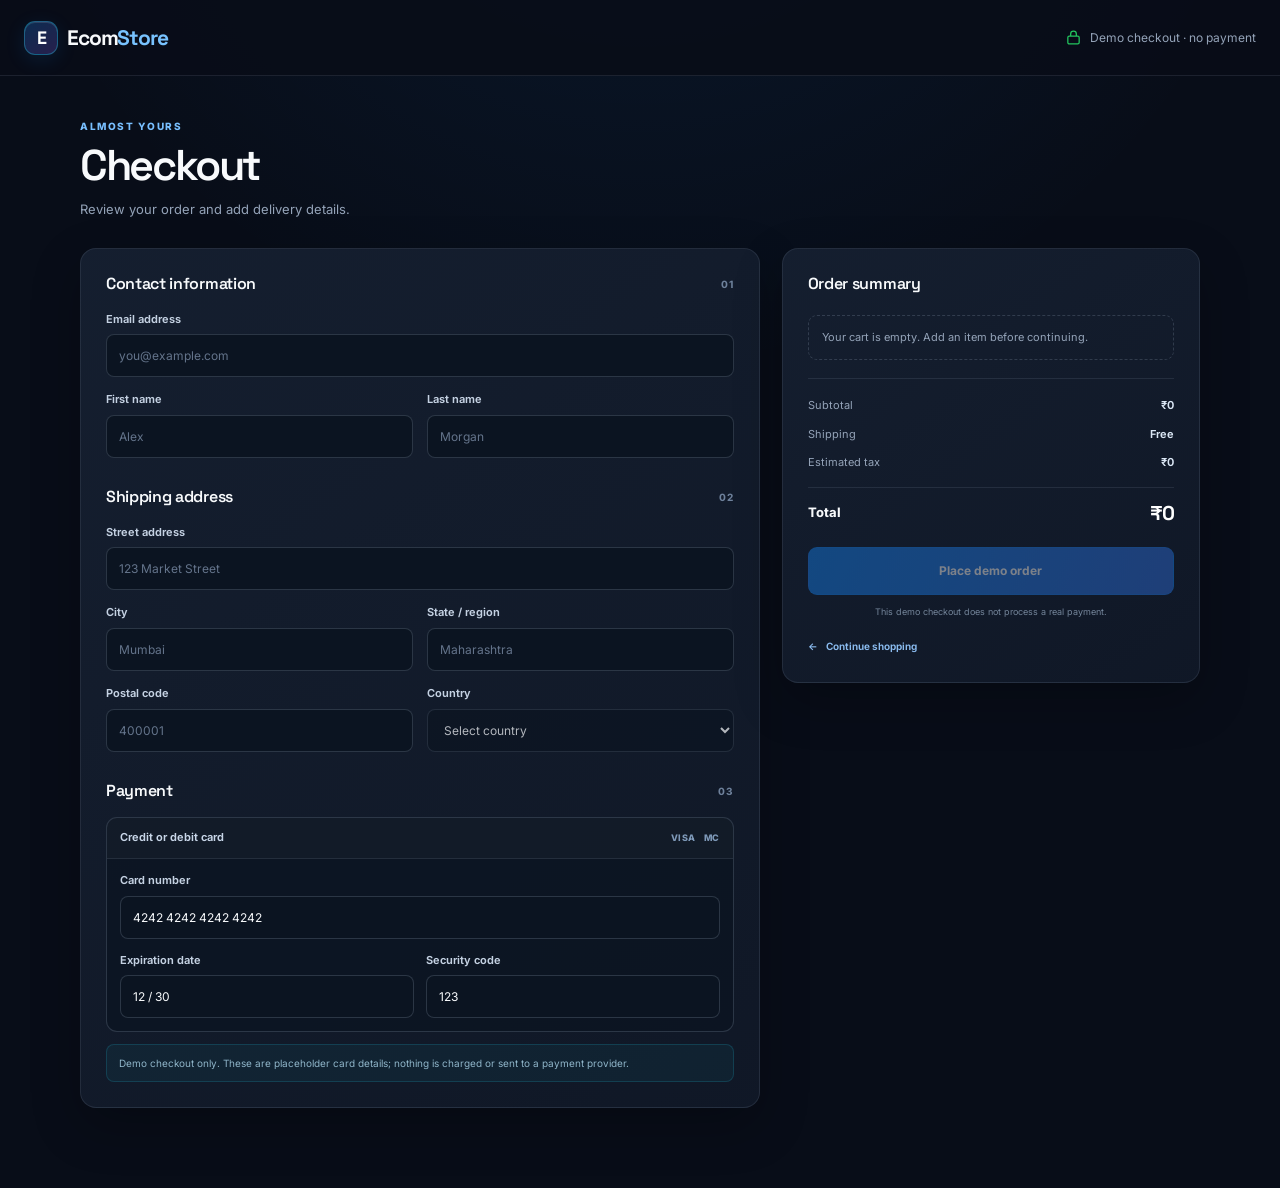
==== commit 107cf2d5: "EcomStore" ====
--- a/checkout.html
+++ b/checkout.html
@@ -3,195 +3,86 @@
 <head>
   <meta charset="utf-8">
   <meta name="viewport" content="width=device-width, initial-scale=1">
-  <meta name="theme-color" content="#f7f7f4">
-  <title>Checkout | Your Store</title>
-  <style>
-    :root { color-scheme: light; --ink: #20231f; --muted: #747a72; --line: #e6e8e2; --paper: #fff; --wash: #f7f7f4; --green: #315e48; --green-dark: #254735; }
-    * { box-sizing: border-box; }
-    body { margin: 0; background: var(--wash); color: var(--ink); font: 15px/1.5 Inter, ui-sans-serif, system-ui, -apple-system, BlinkMacSystemFont, "Segoe UI", sans-serif; }
-    button, input, select { font: inherit; }
-    a { color: inherit; }
-    .topbar { height: 76px; display: flex; align-items: center; justify-content: space-between; padding: 0 max(6vw, 24px); border-bottom: 1px solid var(--line); background: rgba(255,255,255,.8); }
-    .brand { font-size: 18px; font-weight: 750; letter-spacing: -.04em; text-decoration: none; }
-    .secure { color: var(--muted); font-size: 13px; display: flex; align-items: center; gap: 8px; }
-    .secure svg { width: 16px; height: 16px; color: var(--green); }
-    main { width: min(1120px, calc(100% - 40px)); margin: 42px auto 80px; }
-    .heading { margin-bottom: 28px; }
-    .eyebrow { margin: 0 0 7px; color: var(--green); font-size: 11px; font-weight: 750; letter-spacing: .15em; text-transform: uppercase; }
-    h1 { margin: 0; font-size: clamp(30px, 4vw, 42px); letter-spacing: -.055em; line-height: 1.1; }
-    .subtitle { color: var(--muted); margin: 10px 0 0; }
-    .layout { display: grid; grid-template-columns: minmax(0, 1.3fr) minmax(300px, .8fr); gap: 24px; align-items: start; }
-    .panel { background: var(--paper); border: 1px solid var(--line); border-radius: 16px; padding: 26px; box-shadow: 0 8px 30px rgba(28,40,31,.035); }
-    .form-panel { display: grid; gap: 28px; }
-    .section-head { display: flex; justify-content: space-between; align-items: baseline; gap: 12px; margin-bottom: 16px; }
-    h2 { margin: 0; font-size: 17px; letter-spacing: -.02em; }
-    .step { color: #92988f; font-size: 12px; font-weight: 650; }
-    .fields { display: grid; grid-template-columns: repeat(2, minmax(0, 1fr)); gap: 14px; }
-    .field { display: grid; gap: 6px; }
-    .field.wide { grid-column: 1 / -1; }
-    label { font-size: 12px; font-weight: 650; color: #484e48; }
-    input, select { width: 100%; min-width: 0; height: 45px; border: 1px solid #dfe3dc; border-radius: 8px; padding: 0 12px; background: #fff; color: var(--ink); outline: none; transition: border-color .15s, box-shadow .15s; }
-    input::placeholder { color: #a4aaa2; }
-    input:focus, select:focus { border-color: var(--green); box-shadow: 0 0 0 3px rgba(49,94,72,.11); }
-    .card-box { border: 1px solid #dfe3dc; border-radius: 11px; overflow: hidden; }
-    .card-caption { padding: 11px 13px; background: #f9faf7; border-bottom: 1px solid var(--line); display: flex; align-items: center; justify-content: space-between; color: #505850; font-size: 12px; font-weight: 650; }
-    .cards { display: flex; gap: 5px; color: #69746b; font-size: 10px; font-weight: 800; letter-spacing: .04em; }
-    .card-fields { padding: 13px; display: grid; gap: 12px; }
-    .card-fields .fields { gap: 12px; }
-    .demo-note { margin: 12px 0 0; padding: 10px 12px; border-radius: 8px; background: #f1f6f1; color: #45604e; font-size: 12px; }
-    .summary { position: sticky; top: 20px; }
-    .summary h2 { margin-bottom: 20px; }
-    .items { display: grid; gap: 15px; }
-    .item { display: grid; grid-template-columns: 54px 1fr auto; gap: 12px; align-items: center; }
-    .thumb { width: 54px; height: 58px; display: grid; place-items: center; border-radius: 9px; background: #edf1eb; color: #54735d; font-size: 21px; position: relative; }
-    .count { position: absolute; top: -6px; right: -6px; display: grid; place-items: center; width: 19px; height: 19px; border-radius: 50%; color: white; background: #68766a; font-size: 10px; font-weight: 700; }
-    .item-name { font-size: 13px; font-weight: 680; }
-    .item-meta { color: var(--muted); font-size: 12px; margin-top: 2px; }
-    .item-price { font-size: 13px; font-weight: 650; white-space: nowrap; }
-    .rule { border: 0; border-top: 1px solid var(--line); margin: 20px 0; }
-    .totals { display: grid; gap: 11px; }
-    .total-row { display: flex; justify-content: space-between; gap: 12px; color: #666e66; font-size: 13px; }
-    .total-row strong { color: var(--ink); font-weight: 600; }
-    .grand { color: var(--ink); font-size: 16px; font-weight: 750; }
-    .grand strong { font-size: 20px; letter-spacing: -.03em; }
-    .place-order { width: 100%; min-height: 50px; border: 0; border-radius: 9px; margin-top: 22px; background: var(--green); color: #fff; font-weight: 700; cursor: pointer; transition: background .15s, transform .15s; }
-    .place-order:hover { background: var(--green-dark); transform: translateY(-1px); }
-    .place-order:focus-visible, .text-link:focus-visible, .close:focus-visible { outline: 3px solid #9ab8a3; outline-offset: 3px; }
-    .terms { margin: 11px 0 0; color: #858b83; text-align: center; font-size: 11px; }
-    .text-link { color: var(--green); font-size: 12px; font-weight: 650; text-decoration: none; }
-    .back-link { display: inline-flex; align-items: center; gap: 8px; margin-top: 20px; color: #647067; font-size: 12px; text-decoration: none; }
-    .back-link:hover, .text-link:hover { text-decoration: underline; }
-    .empty { color: var(--muted); font-size: 13px; padding: 12px 0; }
-    .overlay { position: fixed; inset: 0; z-index: 10; display: none; place-items: center; padding: 20px; background: rgba(22,29,24,.52); backdrop-filter: blur(4px); }
-    .overlay.open { display: grid; }
-    .success { width: min(440px, 100%); position: relative; padding: 36px; border-radius: 18px; background: white; box-shadow: 0 24px 80px rgba(0,0,0,.2); text-align: center; animation: arrive .22s ease-out; }
-    @keyframes arrive { from { opacity: 0; transform: translateY(8px) scale(.98); } to { opacity: 1; transform: none; } }
-    .success-mark { width: 58px; height: 58px; display: grid; place-items: center; margin: 0 auto 17px; border-radius: 50%; background: #eaf3ec; color: var(--green); font-size: 27px; }
-    .success h2 { font-size: 25px; letter-spacing: -.04em; }
-    .success p { color: var(--muted); font-size: 13px; margin: 9px 0; }
-    .order-number { display: inline-block; margin: 10px 0 18px; padding: 7px 12px; border: 1px solid var(--line); border-radius: 7px; color: #4a564c; font-size: 12px; font-weight: 700; letter-spacing: .04em; }
-    .success .place-order { margin-top: 0; }
-    .close { position: absolute; top: 14px; right: 15px; border: 0; background: transparent; color: #767d75; font-size: 23px; line-height: 1; cursor: pointer; }
-    @media (max-width: 760px) { .topbar { height: 64px; } main { margin-top: 30px; width: min(560px, calc(100% - 28px)); } .layout { grid-template-columns: 1fr; } .summary { position: static; order: -1; } .panel { padding: 21px; } }
-    @media (max-width: 420px) { .fields { grid-template-columns: 1fr; } .field.wide { grid-column: auto; } .secure span { display: none; } .success { padding: 32px 23px; } }
-  </style>
+  <meta name="theme-color" content="#080D18">
+  <meta name="description" content="Review your order and finish checkout with EcomStore.">
+  <title>Checkout | EcomStore</title>
+  <link rel="preconnect" href="https://fonts.googleapis.com">
+  <link rel="preconnect" href="https://fonts.gstatic.com" crossorigin>
+  <link href="https://fonts.googleapis.com/css2?family=Inter:wght@400;500;600;700&family=Space+Grotesk:wght@400;500;600;700&display=swap" rel="stylesheet">
+  <link rel="stylesheet" href="style.css">
+  <link rel="stylesheet" href="checkout.css">
 </head>
-<body>
-  <header class="topbar">
-    <a class="brand" href="index.html" aria-label="Your Store home">YOUR STORE<span aria-hidden="true">.</span></a>
-    <div class="secure"><svg viewBox="0 0 24 24" fill="none" stroke="currentColor" stroke-width="1.8" aria-hidden="true"><rect x="4" y="10" width="16" height="11" rx="2"/><path d="M8 10V7a4 4 0 1 1 8 0v3"/></svg><span>Secure checkout</span></div>
+<body class="checkout-page">
+  <header class="checkout-topbar">
+    <a class="logo" href="index.html" aria-label="EcomStore home"><span class="logo-mark" aria-hidden="true">E</span><span>Ecom<span class="logo-accent">Store</span></span></a>
+    <div class="secure"><svg viewBox="0 0 24 24" fill="none" stroke="currentColor" stroke-width="1.8" aria-hidden="true"><rect x="4" y="10" width="16" height="11" rx="2"/><path d="M8 10V7a4 4 0 1 1 8 0v3"/></svg><span>Demo checkout · no payment</span></div>
   </header>
-  <main>
-    <div class="heading"><p class="eyebrow">Almost yours</p><h1>Checkout</h1><p class="subtitle">Add your details to complete this demo order.</p></div>
-    <div class="layout">
-      <form id="checkout-form" class="panel form-panel">
-        <section>
-          <div class="section-head"><h2>Contact information</h2><span class="step">01</span></div>
-          <div class="fields">
-            <div class="field wide"><label for="email">Email address</label><input id="email" name="email" type="email" autocomplete="email" placeholder="you@example.com" required></div>
-            <div class="field"><label for="first-name">First name</label><input id="first-name" name="firstName" autocomplete="given-name" placeholder="Alex" required></div>
-            <div class="field"><label for="last-name">Last name</label><input id="last-name" name="lastName" autocomplete="family-name" placeholder="Morgan" required></div>
+  <main class="checkout-main">
+    <div class="checkout-heading"><p class="checkout-eyebrow">Almost yours</p><h1>Checkout</h1><p class="checkout-subtitle">Review your order and add delivery details.</p></div>
+    <div class="checkout-layout">
+      <form id="checkout-form" class="checkout-card checkout-form-panel">
+        <section aria-labelledby="contact-title">
+          <div class="checkout-section-head"><h2 id="contact-title">Contact information</h2><span class="checkout-step">01</span></div>
+          <div class="checkout-fields">
+            <div class="checkout-field checkout-field-wide"><label for="email">Email address</label><input id="email" name="email" type="email" autocomplete="email" placeholder="you@example.com" required></div>
+            <div class="checkout-field"><label for="first-name">First name</label><input id="first-name" name="firstName" autocomplete="given-name" placeholder="Alex" required></div>
+            <div class="checkout-field"><label for="last-name">Last name</label><input id="last-name" name="lastName" autocomplete="family-name" placeholder="Morgan" required></div>
           </div>
         </section>
-        <section>
-          <div class="section-head"><h2>Shipping address</h2><span class="step">02</span></div>
-          <div class="fields">
-            <div class="field wide"><label for="address">Street address</label><input id="address" name="address" autocomplete="street-address" placeholder="123 Market Street" required></div>
-            <div class="field"><label for="city">City</label><input id="city" name="city" autocomplete="address-level2" placeholder="San Francisco" required></div>
-            <div class="field"><label for="region">State / region</label><input id="region" name="region" autocomplete="address-level1" placeholder="California" required></div>
-            <div class="field"><label for="postal">Postal code</label><input id="postal" name="postal" autocomplete="postal-code" placeholder="94103" required></div>
-            <div class="field"><label for="country">Country</label><select id="country" name="country" autocomplete="country-name" required><option value="">Select country</option><option>United States</option><option>Canada</option><option>United Kingdom</option><option>India</option><option>Australia</option></select></div>
+        <section aria-labelledby="shipping-title">
+          <div class="checkout-section-head"><h2 id="shipping-title">Shipping address</h2><span class="checkout-step">02</span></div>
+          <div class="checkout-fields">
+            <div class="checkout-field checkout-field-wide"><label for="address">Street address</label><input id="address" name="address" autocomplete="street-address" placeholder="123 Market Street" required></div>
+            <div class="checkout-field"><label for="city">City</label><input id="city" name="city" autocomplete="address-level2" placeholder="Mumbai" required></div>
+            <div class="checkout-field"><label for="region">State / region</label><input id="region" name="region" autocomplete="address-level1" placeholder="Maharashtra" required></div>
+            <div class="checkout-field"><label for="postal">Postal code</label><input id="postal" name="postal" autocomplete="postal-code" placeholder="400001" required></div>
+            <div class="checkout-field"><label for="country">Country</label><select id="country" name="country" autocomplete="country-name" required><option value="">Select country</option><option>India</option><option>United States</option><option>Canada</option><option>United Kingdom</option><option>Australia</option></select></div>
           </div>
         </section>
-        <section>
-          <div class="section-head"><h2>Payment</h2><span class="step">03</span></div>
-          <div class="card-box">
-            <div class="card-caption"><span>Credit or debit card</span><span class="cards" aria-label="Visa and Mastercard">VISA&nbsp; MC</span></div>
-            <div class="card-fields">
-              <div class="field"><label for="card-number">Card number</label><input id="card-number" name="cardNumber" inputmode="numeric" autocomplete="cc-number" value="4242 4242 4242 4242" required></div>
-              <div class="fields">
-                <div class="field"><label for="expiry">Expiration date</label><input id="expiry" name="expiry" autocomplete="cc-exp" value="12 / 30" required></div>
-                <div class="field"><label for="cvc">Security code</label><input id="cvc" name="cvc" inputmode="numeric" autocomplete="cc-csc" value="123" required></div>
+        <section aria-labelledby="payment-title">
+          <div class="checkout-section-head"><h2 id="payment-title">Payment</h2><span class="checkout-step">03</span></div>
+          <div class="checkout-card-box">
+            <div class="checkout-card-caption"><span>Credit or debit card</span><span class="checkout-card-brands" aria-label="Visa and Mastercard">VISA&nbsp;&nbsp; MC</span></div>
+            <div class="checkout-card-fields">
+              <div class="checkout-field"><label for="card-number">Card number</label><input id="card-number" name="cardNumber" inputmode="numeric" autocomplete="cc-number" value="4242 4242 4242 4242" required></div>
+              <div class="checkout-fields checkout-card-expiry">
+                <div class="checkout-field"><label for="expiry">Expiration date</label><input id="expiry" name="expiry" autocomplete="cc-exp" value="12 / 30" required></div>
+                <div class="checkout-field"><label for="cvc">Security code</label><input id="cvc" name="cvc" inputmode="numeric" autocomplete="cc-csc" value="123" required></div>
               </div>
             </div>
           </div>
-          <p class="demo-note">Demo checkout only. The card details above are placeholders; nothing is charged or sent to a payment provider.</p>
+          <p class="checkout-demo-note">Demo checkout only. These are placeholder card details; nothing is charged or sent to a payment provider.</p>
         </section>
       </form>
-      <aside class="panel summary" aria-labelledby="summary-title">
+      <aside class="checkout-card checkout-summary" aria-labelledby="summary-title">
         <h2 id="summary-title">Order summary</h2>
-        <div id="items" class="items" aria-live="polite"></div>
-        <hr class="rule">
-        <div class="totals">
-          <div class="total-row"><span>Subtotal</span><strong id="subtotal">$0.00</strong></div>
-          <div class="total-row"><span>Shipping</span><strong id="shipping">Free</strong></div>
-          <div class="total-row"><span>Estimated tax</span><strong id="tax">$0.00</strong></div>
-          <hr class="rule" style="margin:5px 0 2px">
-          <div class="total-row grand"><span>Total</span><strong id="total">$0.00</strong></div>
+        <div class="checkout-items" id="items" aria-live="polite"></div>
+        <p class="checkout-empty-message" id="empty-cart-message" hidden>Your cart is empty. Add an item before continuing.</p>
+        <hr class="checkout-rule">
+        <div class="checkout-totals">
+          <div class="checkout-total-row"><span>Subtotal</span><strong id="subtotal">₹0</strong></div>
+          <div class="checkout-total-row"><span>Shipping</span><strong id="shipping">Free</strong></div>
+          <div class="checkout-total-row"><span>Estimated tax</span><strong id="tax">₹0</strong></div>
+          <hr class="checkout-rule checkout-rule-short">
+          <div class="checkout-total-row checkout-grand"><span>Total</span><strong id="total">₹0</strong></div>
         </div>
-        <button class="place-order" type="submit" form="checkout-form">Place demo order</button>
-        <p class="terms">By placing your order, you agree to our store terms.</p>
-        <a class="back-link" href="index.html"><span aria-hidden="true">←</span> Continue shopping</a>
+        <button class="checkout-place-order" id="place-order" type="submit" form="checkout-form" disabled>Place demo order</button>
+        <p class="checkout-terms">This demo checkout does not process a real payment.</p>
+        <a class="checkout-back-link" href="index.html"><span aria-hidden="true">←</span> Continue shopping</a>
       </aside>
     </div>
   </main>
-  <div id="success-overlay" class="overlay" role="presentation">
-    <section class="success" role="dialog" aria-modal="true" aria-labelledby="success-title" aria-describedby="success-copy">
-      <button class="close" id="close-success" type="button" aria-label="Close confirmation">×</button>
-      <div class="success-mark" aria-hidden="true">✓</div>
-      <p class="eyebrow">Order confirmed</p>
+  <div id="success-overlay" class="checkout-overlay" role="presentation">
+    <section class="checkout-success" role="dialog" aria-modal="true" aria-labelledby="success-title" aria-describedby="success-copy">
+      <button class="checkout-success-close" id="close-success" type="button" aria-label="Close confirmation">×</button>
+      <div class="checkout-success-mark" aria-hidden="true">✓</div>
+      <p class="checkout-eyebrow">Order confirmed</p>
       <h2 id="success-title">Thanks for your order!</h2>
       <p id="success-copy">Your demo order is in. This checkout does not process a real payment.</p>
-      <div class="order-number" id="order-number"></div>
-      <button class="place-order" id="continue-button" type="button">Continue shopping</button>
+      <div class="checkout-order-number" id="order-number"></div>
+      <button class="checkout-place-order" id="continue-button" type="button">Continue shopping</button>
     </section>
   </div>
-  <script>
-    (() => {
-      const money = value => new Intl.NumberFormat('en-US', { style: 'currency', currency: 'USD' }).format(value);
-      const getCart = () => {
-        for (const key of ['cart', 'cartItems', 'shoppingCart', 'ecommerceCart']) {
-          try {
-            const raw = localStorage.getItem(key);
-            if (!raw) continue;
-            const parsed = JSON.parse(raw);
-            const rows = Array.isArray(parsed) ? parsed : (parsed && (parsed.items || parsed.products));
-            if (Array.isArray(rows) && rows.length) return rows.map(item => ({
-              name: item.name || item.title || item.productName || 'Store item',
-              price: Number(item.price ?? item.unitPrice ?? 0),
-              quantity: Math.max(1, Number(item.quantity ?? item.qty ?? 1)),
-              image: item.image || item.imageUrl || ''
-            })).filter(item => Number.isFinite(item.price) && item.price >= 0);
-          } catch (_) { /* Ignore unrelated or invalid local storage values. */ }
-        }
-        return [{ name: 'Sample item', price: 48, quantity: 1, demo: true }];
-      };
-      const cart = getCart();
-      const subtotal = cart.reduce((sum, item) => sum + item.price * item.quantity, 0);
-      const tax = subtotal * 0.08;
-      document.getElementById('items').innerHTML = cart.map(item => {
-        const thumb = item.image ? `<img src="${String(item.image).replaceAll('"', '&quot;')}" alt="" style="width:54px;height:58px;object-fit:cover;border-radius:9px">` : '<span aria-hidden="true">✳</span>';
-        return `<div class="item"><div class="thumb">${thumb}<span class="count">${item.quantity}</span></div><div><div class="item-name">${String(item.name).replace(/[&<>"']/g, ch => ({'&':'&amp;','<':'&lt;','>':'&gt;','"':'&quot;',"'":'&#39;'}[ch]))}</div><div class="item-meta">${item.demo ? 'Preview item · demo' : `Qty ${item.quantity}`}</div></div><div class="item-price">${money(item.price * item.quantity)}</div></div>`;
-      }).join('');
-      document.getElementById('subtotal').textContent = money(subtotal);
-      document.getElementById('tax').textContent = money(tax);
-      document.getElementById('total').textContent = money(subtotal + tax);
-
-      const form = document.getElementById('checkout-form');
-      const overlay = document.getElementById('success-overlay');
-      const close = () => { overlay.classList.remove('open'); document.getElementById('close-success').focus(); };
-      form.addEventListener('submit', event => {
-        event.preventDefault();
-        if (!form.reportValidity()) return;
-        document.getElementById('order-number').textContent = `ORDER #DEMO-${Math.random().toString(36).slice(2, 8).toUpperCase()}`;
-        overlay.classList.add('open');
-        document.getElementById('close-success').focus();
-      });
-      document.getElementById('close-success').addEventListener('click', close);
-      document.getElementById('continue-button').addEventListener('click', () => { window.location.href = 'index.html'; });
-      overlay.addEventListener('click', event => { if (event.target === overlay) close(); });
-      document.addEventListener('keydown', event => { if (event.key === 'Escape' && overlay.classList.contains('open')) close(); });
-    })();
-  </script>
+  <script src="checkout.js"></script>
 </body>
 </html>
--- a/style.css
+++ b/style.css
@@ -0,0 +1,224 @@
+:root{color-scheme:dark;--bg:#080D18;--surface:#101827;--surface-2:#131D2C;--card:#151F30;--blue:#168CFF;--violet:#8B5CF6;--cyan:#22D3EE;--text:#F8FAFC;--muted:#94A3B8;--muted-2:#64748B;--success:#22C55E;--danger:#EF4444;--border:rgba(148,163,184,.14);--border-strong:rgba(148,163,184,.24);--radius:16px;--shadow:0 18px 50px rgba(0,0,0,.24);--heading:"Space Grotesk",Inter,sans-serif;--body:Inter,system-ui,sans-serif}
+*{box-sizing:border-box}
+html{scroll-behavior:smooth;scroll-padding-top:115px}
+body{min-width:320px;margin:0;background:radial-gradient(circle at 50% -25%,rgba(22,140,255,.1),transparent 42rem),var(--bg);color:var(--text);font:14px/1.6 var(--body);-webkit-font-smoothing:antialiased}
+button,input,select{font:inherit}button,a{-webkit-tap-highlight-color:transparent}button{color:inherit}a{color:inherit;text-decoration:none}img{max-width:100%}[hidden]{display:none!important}:focus-visible{outline:3px solid rgba(34,211,238,.62);outline-offset:3px}
+.visually-hidden{position:absolute;width:1px;height:1px;overflow:hidden;clip:rect(0,0,0,0);clip-path:inset(50%);white-space:nowrap}
+
+/* ANNOUNCEMENT, HEADER AND SEARCH */
+.announcement-bar{min-height:34px;border-bottom:1px solid rgba(148,163,184,.1);background:#090F1B;color:#B7C5D8;font-size:11px}
+.announcement-inner{display:flex;width:min(1240px,calc(100% - 48px));min-height:34px;align-items:center;justify-content:center;gap:13px;margin:auto}
+.announcement-inner p{margin:0}.announcement-pill{padding:3px 7px;border:1px solid rgba(34,211,238,.28);border-radius:5px;background:rgba(34,211,238,.08);color:var(--cyan);font-size:9px;font-weight:800;letter-spacing:.12em}
+.announcement-inner a{color:#E7F3FF;font-weight:700}.announcement-inner a span{margin-left:4px;color:var(--cyan)}
+.site-header{position:sticky;top:0;z-index:90;display:flex;min-height:78px;align-items:center;gap:20px;padding:12px max(24px,calc((100vw - 1240px)/2));border-bottom:1px solid var(--border);background:rgba(8,13,24,.9);backdrop-filter:blur(18px)}
+.logo{display:inline-flex;flex:0 0 auto;align-items:center;gap:9px;color:var(--text);font:700 21px/1 var(--heading);letter-spacing:-.055em;white-space:nowrap}.logo::before{content:none}
+.logo-mark{display:grid;width:34px;height:34px;place-items:center;border:1px solid rgba(34,211,238,.34);border-radius:11px;background:linear-gradient(145deg,rgba(22,140,255,.25),rgba(139,92,246,.24));box-shadow:inset 0 1px 0 rgba(255,255,255,.12),0 5px 20px rgba(22,140,255,.12);color:white;font-size:18px}
+.logo-accent{color:#78C3FF}
+.mobile-menu-toggle{display:none;width:40px;height:40px;flex:0 0 auto;place-items:center;border:1px solid var(--border);border-radius:11px;background:var(--surface);color:#D8E6F8;cursor:pointer}.mobile-menu-toggle svg{width:20px;height:20px}
+.search-box{position:relative;display:flex;width:min(540px,44vw);min-width:180px;align-items:center;gap:9px;margin:0 auto;padding:5px;border:1px solid var(--border);border-radius:12px;background:#0C1421;transition:border-color .18s,box-shadow .18s,background .18s}
+.search-box:focus-within{border-color:rgba(22,140,255,.75);background:#0D1726;box-shadow:0 0 0 4px rgba(22,140,255,.1)}
+#searchInput{width:100%;min-width:0;height:38px;padding:0 12px;border:0;outline:0;background:transparent;color:var(--text);font-size:13px}#searchInput::placeholder{color:#64748B}#searchInput::-webkit-search-cancel-button{filter:grayscale(1) brightness(2)}
+#searchBtn{display:grid;width:38px;height:38px;flex:0 0 auto;place-items:center;border:0;border-radius:9px;background:var(--blue);color:white;cursor:pointer;transition:background .16s,transform .16s}#searchBtn:hover{transform:translateY(-1px);background:#45A5FF}#searchBtn svg{width:19px;height:19px}
+.search-suggestions{position:absolute;top:calc(100% + 9px);right:0;left:0;z-index:120;overflow:hidden;padding:7px;border:1px solid var(--border-strong);border-radius:14px;background:#111B2A;box-shadow:0 22px 50px rgba(0,0,0,.42)}
+.suggestion-heading{padding:7px 10px 6px;color:var(--muted-2);font-size:9px;font-weight:800;letter-spacing:.13em;text-transform:uppercase}
+.search-suggestion{display:flex;width:100%;align-items:center;gap:11px;padding:9px;border:0;border-radius:9px;background:transparent;color:var(--text);text-align:left;cursor:pointer}.search-suggestion:hover,.search-suggestion:focus-visible{background:rgba(22,140,255,.12)}
+.search-suggestion img{width:38px;height:38px;border-radius:8px;background:var(--card);object-fit:cover}.suggestion-copy{display:grid;min-width:0;gap:1px}.suggestion-copy strong{overflow:hidden;font-size:12px;text-overflow:ellipsis;white-space:nowrap}.suggestion-copy span{color:var(--muted);font-size:10px}.suggestion-price{margin-left:auto;color:#B9DCFF;font-size:11px;font-weight:700;white-space:nowrap}
+.header-icon-button,.cart-button,.account-button{display:inline-flex;min-height:42px;flex:0 0 auto;align-items:center;justify-content:center;gap:8px;padding:8px 11px;border:1px solid var(--border);border-radius:11px;background:rgba(16,24,39,.78);color:#DCE8F8;font:650 11px var(--body);white-space:nowrap;cursor:pointer;transition:border-color .17s,background .17s,transform .17s,color .17s}
+.header-icon-button:hover,.cart-button:hover,.account-button:hover{transform:translateY(-1px);border-color:rgba(22,140,255,.45);background:rgba(22,140,255,.11);color:white}
+.header-icon-button svg,.cart-button svg,.account-button svg{width:19px;height:19px;flex:0 0 auto}
+.header-action-count,#cartCount{display:grid;min-width:19px;height:19px;place-items:center;padding:0 5px;border-radius:99px;background:rgba(22,140,255,.17);color:#A8D5FF;font-size:10px;font-weight:800}
+.cart-button{font-size:0}.cart-button span{font-size:11px}.cart-button svg{color:#C8DCF5}
+.account-button{max-width:160px;overflow:hidden;text-overflow:ellipsis}
+
+/* CATEGORY NAVIGATION */
+.category-nav{position:relative;z-index:70;border-bottom:1px solid rgba(148,163,184,.1);background:rgba(16,24,39,.56)}
+.category-nav-inner{display:flex;width:min(1240px,calc(100% - 48px));min-height:46px;align-items:center;gap:25px;margin:auto}
+.nav-link,.nav-category-button{position:relative;display:inline-flex;min-height:46px;align-items:center;border:0;background:transparent;color:#8293AA;font-size:11px;font-weight:650;white-space:nowrap;cursor:pointer;transition:color .16s}
+.nav-link:hover,.nav-category-button:hover,.nav-link.active{color:#E5F2FF}.nav-link.active::after{position:absolute;right:0;bottom:-1px;left:0;height:2px;background:linear-gradient(90deg,var(--blue),var(--cyan));content:""}
+
+/* PAGE LAYOUT AND HERO */
+.container{width:min(1240px,calc(100% - 48px));margin:0 auto}.site-main{padding-top:36px;padding-bottom:70px}
+.hero{position:relative;display:grid;min-height:430px;grid-template-columns:minmax(0,1.04fr) minmax(360px,.96fr);align-items:center;gap:44px;overflow:hidden;padding:52px 58px;border:1px solid rgba(112,153,202,.18);border-radius:28px;background:radial-gradient(circle at 78% 46%,rgba(22,140,255,.13),transparent 21rem),radial-gradient(circle at 72% 100%,rgba(139,92,246,.12),transparent 20rem),linear-gradient(122deg,#101827,#0F1B2D 52%,#0C1524);box-shadow:var(--shadow)}
+.hero::before{position:absolute;top:-160px;right:34%;width:390px;height:390px;border:1px solid rgba(34,211,238,.08);border-radius:50%;content:"";pointer-events:none}
+.hero-copy{position:relative;z-index:2;max-width:570px}.eyebrow,.section-kicker{margin:0 0 12px;color:#81BFFF;font-size:10px;font-weight:800;letter-spacing:.15em;text-transform:uppercase}
+.status-dot{display:inline-block;width:7px;height:7px;margin-right:6px;border-radius:50%;background:var(--cyan);box-shadow:0 0 12px rgba(34,211,238,.65);vertical-align:1px}
+.hero h1{margin:0;color:var(--text);font:600 clamp(42px,5vw,64px)/1.02 var(--heading);letter-spacing:-.065em}
+.hero h1 span{background:linear-gradient(95deg,#72BCFF 5%,#8C8DF9 60%,#82E6EF);-webkit-background-clip:text;background-clip:text;-webkit-text-fill-color:transparent}
+.hero-description{max-width:470px;margin:20px 0 0;color:#A3B2C6;font-size:14px;line-height:1.8}
+.hero-actions{display:flex;flex-wrap:wrap;gap:11px;margin-top:25px}
+.button{display:inline-flex;min-height:45px;align-items:center;justify-content:center;gap:10px;padding:11px 17px;border:1px solid transparent;border-radius:10px;font-size:11px;font-weight:750;transition:all .18s;cursor:pointer}.button:hover{transform:translateY(-2px)}
+.button-primary{border-color:rgba(72,168,255,.36);background:linear-gradient(115deg,#168CFF,#3478ED 72%,#6664F4);color:white;box-shadow:0 9px 24px rgba(22,140,255,.19)}.button-primary:hover{background:linear-gradient(115deg,#36A0FF,#518EFF 72%,#7B79FF);box-shadow:0 12px 28px rgba(22,140,255,.27)}
+.button-quiet{border-color:var(--border-strong);background:rgba(10,16,28,.36);color:#D2DFEF}.button-quiet:hover{border-color:rgba(34,211,238,.42);background:rgba(34,211,238,.08)}
+.hero-proof{display:flex;align-items:center;gap:20px;margin-top:34px}.hero-proof-item{display:grid;gap:1px}.hero-proof-item strong{color:#ECF5FF;font:600 15px var(--heading)}.hero-proof-item span{color:#7689A2;font-size:9px}.proof-divider{width:1px;height:27px;background:rgba(148,163,184,.23)}
+.hero-visual{position:relative;display:grid;min-height:325px;place-items:center}.hero-image-frame{position:relative;z-index:1;width:min(92%,410px);height:290px;overflow:hidden;border:1px solid rgba(182,207,233,.21);border-radius:24px;background:#111C2A;box-shadow:0 25px 55px rgba(0,0,0,.4),0 0 40px rgba(22,140,255,.13);transform:rotate(2deg)}
+.hero-image-frame::after{position:absolute;inset:35% 0 0;background:linear-gradient(transparent,rgba(5,10,20,.7));content:""}.hero-image-frame img{width:100%;height:100%;object-fit:cover}
+.hero-image-tag{position:absolute;z-index:1;right:14px;bottom:13px;left:14px;color:white;font-size:10px;font-weight:700}
+.hero-floating-card{position:absolute;z-index:3;display:flex;align-items:center;gap:10px;padding:11px 13px;border:1px solid rgba(173,202,232,.2);border-radius:13px;background:rgba(15,24,39,.88);box-shadow:0 13px 34px rgba(0,0,0,.32);backdrop-filter:blur(12px)}
+.hero-floating-top{top:16px;left:-4px}.floating-icon{display:grid;width:31px;height:31px;place-items:center;border-radius:9px;background:rgba(139,92,246,.18);color:#C7B8FF;font-size:16px}
+.hero-floating-card div{display:grid;gap:2px}.hero-floating-card small{color:#7890AD;font-size:8px;font-weight:800;letter-spacing:.1em}.hero-floating-card strong{color:#EDF6FF;font-size:10px}
+.hero-floating-bottom{right:-4px;bottom:5px}.hero-floating-bottom img{width:36px;height:36px;border-radius:8px;background:var(--card);object-fit:cover}.floating-rating{margin-left:7px;color:#F6CC64;font-size:10px;font-weight:750}
+.hero-orbit{position:absolute;border:1px solid rgba(54,167,255,.18);border-radius:50%;transform:rotate(-24deg)}.hero-orbit-one{width:440px;height:150px}.hero-orbit-two{width:480px;height:190px;border-color:rgba(139,92,246,.15);transform:rotate(31deg)}.hero-glow{position:absolute;width:280px;height:280px;border-radius:50%;background:rgba(22,140,255,.13);filter:blur(75px)}
+
+/* SHARED SECTIONS AND CATEGORY TILES */
+.market-section{margin-top:65px}.section-heading{display:flex;align-items:end;justify-content:space-between;gap:20px;margin-bottom:21px}
+.section-heading h2{margin:0;color:#F1F6FF;font:600 clamp(23px,2.5vw,31px)/1.15 var(--heading);letter-spacing:-.045em}
+.section-heading p:not(.section-kicker){margin:8px 0 0;color:var(--muted);font-size:12px}.section-kicker{margin-bottom:7px;color:#6DAEFF;font-size:9px}
+.section-link{display:inline-flex;align-items:center;gap:8px;margin-bottom:3px;color:#87C4FF;font-size:11px;font-weight:700;white-space:nowrap}.section-link:hover{color:var(--cyan)}
+.category-tiles{display:grid;grid-template-columns:repeat(4,minmax(0,1fr));gap:13px}
+.category-tile{position:relative;min-width:0;height:218px;overflow:hidden;padding:0;border:1px solid var(--border);border-radius:17px;background:var(--card);text-align:left;cursor:pointer;isolation:isolate}
+.category-tile img{position:absolute;inset:0;width:100%;height:100%;object-fit:cover;opacity:.72;transition:transform .5s,opacity .25s}.category-tile:hover img{transform:scale(1.07);opacity:.88}
+.category-tile-shade{position:absolute;inset:0;background:linear-gradient(180deg,rgba(8,13,24,.04) 12%,rgba(8,13,24,.36) 47%,rgba(8,13,24,.92))}
+.category-tile-copy{position:absolute;right:15px;bottom:15px;left:15px;display:grid;gap:4px}.category-tile-copy small{color:#9ACFFF;font-size:8px;font-weight:800;letter-spacing:.13em}
+.category-tile-copy strong{color:white;font:600 19px var(--heading);letter-spacing:-.03em}.category-tile-copy>span{display:flex;align-items:center;justify-content:space-between;gap:6px;color:#C2CDDD;font-size:9px}.category-tile-copy b{color:var(--cyan);font-size:14px}
+/* PRODUCT GRIDS AND CARDS */
+.product-section{margin-top:70px}.product-section .section-heading{align-items:center}
+#sortSelect{min-width:160px;min-height:42px;padding:9px 34px 9px 12px;border:1px solid var(--border);border-radius:10px;outline:0;appearance:none;background:#111B2A url("data:image/svg+xml,%3Csvg xmlns='http://www.w3.org/2000/svg' viewBox='0 0 16 16'%3E%3Cpath d='m3 6 5 5 5-5' fill='none' stroke='%2394a3b8' stroke-width='1.5'/%3E%3C/svg%3E") no-repeat right 11px center/14px;color:#C7D5E8;font-size:11px;cursor:pointer}
+#sortSelect:focus{border-color:var(--blue);box-shadow:0 0 0 3px rgba(22,140,255,.1)}#sortSelect option{background:#101827;color:var(--text)}
+.categoires{display:flex;flex-wrap:wrap;gap:8px;margin:0 0 20px}.category-button{min-height:32px;padding:7px 11px;border:1px solid transparent;border-radius:99px;background:transparent;color:#8293AA;font-size:10px;font-weight:650;cursor:pointer;transition:all .16s}
+.category-button:hover{border-color:var(--border-strong);color:#D9E9FB}.category-button.active{border-color:rgba(22,140,255,.3);background:rgba(22,140,255,.13);color:#A8D5FF}
+.product-grid,.showcase-grid{display:grid;grid-template-columns:repeat(4,minmax(0,1fr));gap:15px}
+.product-card{min-width:0;overflow:hidden;border:1px solid var(--border);border-radius:16px;background:linear-gradient(155deg,#151F30,#111A29 78%);box-shadow:0 9px 26px rgba(0,0,0,.14);transition:transform .24s,border-color .24s,box-shadow .24s,background .24s}
+.product-card:hover{transform:translateY(-4px);border-color:rgba(64,157,245,.35);background:linear-gradient(155deg,#19263A,#131D2C 78%);box-shadow:0 19px 38px rgba(0,0,0,.28),0 0 28px rgba(22,140,255,.08)}
+.product-image{position:relative;height:190px;overflow:hidden;border-bottom:1px solid rgba(148,163,184,.08);background:radial-gradient(circle at 50% 48%,rgba(63,93,130,.22),transparent 68%),#101827}
+.product-image img{display:block;width:100%;height:100%;padding:13px;object-fit:contain;transition:transform .42s,filter .25s}.product-card:hover .product-image img{transform:scale(1.055);filter:saturate(1.08)}
+.product-discount-badge{position:absolute;top:11px;left:11px;z-index:2;padding:5px 7px;border:1px solid rgba(34,197,94,.18);border-radius:6px;background:rgba(34,197,94,.12);color:#72E69A;font-size:9px;font-weight:800;letter-spacing:.04em;text-transform:uppercase}
+.product-rating{position:absolute;right:10px;bottom:10px;display:inline-flex;align-items:center;gap:4px;padding:5px 7px;border:1px solid rgba(234,179,8,.22);border-radius:7px;background:rgba(8,13,24,.76);color:#F4D06C;font-size:9px;font-weight:750;backdrop-filter:blur(8px)}.product-rating svg{width:11px;height:11px}
+.product-card-content{padding:13px}.product-brand{margin:0 0 4px;color:#74B8F6;font-size:8px;font-weight:800;letter-spacing:.12em;text-transform:uppercase}
+.product-name{display:-webkit-box;min-height:39px;overflow:hidden;margin:0;color:#EDF4FF;font:600 13px/1.45 var(--heading);letter-spacing:-.018em;-webkit-box-orient:vertical;-webkit-line-clamp:2}
+.product-review-line{display:flex;align-items:center;gap:6px;margin-top:7px;color:#A8B6C9;font-size:9px}.review-stars{overflow:hidden;color:#F2C75D;font-size:9px;letter-spacing:.03em;white-space:nowrap}.review-count{color:#71829A}
+.product-price-row{display:flex;align-items:baseline;gap:8px;margin-top:9px}.product-price{color:#F8FBFF;font:700 17px var(--heading);letter-spacing:-.04em}.product-original-price{color:#75859A;font-size:10px}
+.product-card-actions{display:grid;grid-template-columns:minmax(74px,.76fr) minmax(0,1.24fr);gap:7px;margin-top:12px}
+.view-details-btn,.add-to-cart-btn{display:inline-flex;min-width:0;min-height:37px;align-items:center;justify-content:center;gap:6px;padding:8px 9px;border:1px solid var(--border-strong);border-radius:8px;background:#121C2B;color:#B9C8DA;font-size:9px;font-weight:700;cursor:pointer;transition:all .17s}
+.view-details-btn:hover{border-color:rgba(22,140,255,.45);background:rgba(22,140,255,.1);color:#CFE7FF}
+.add-to-cart-btn{border-color:rgba(22,140,255,.35);background:linear-gradient(115deg,#147FE9,#306EDA);color:white}.add-to-cart-btn svg{width:15px;height:15px}.add-to-cart-btn:hover:not(:disabled){transform:translateY(-1px);border-color:rgba(104,190,255,.62);background:linear-gradient(115deg,#2795FF,#477FF0)}.add-to-cart-btn:disabled{opacity:.5;cursor:not-allowed}
+.wishlist-toggle-btn{position:absolute;top:10px;right:10px;z-index:3;display:grid;width:34px;height:34px;place-items:center;border:1px solid rgba(173,202,232,.24);border-radius:50%;background:rgba(8,13,24,.74);color:#C5D1E0;cursor:pointer;backdrop-filter:blur(9px);transition:transform .17s,border-color .17s,color .17s,background .17s}
+.wishlist-toggle-btn svg{width:17px;height:17px}.wishlist-toggle-btn:hover{transform:scale(1.07);border-color:rgba(239,68,68,.55);color:#FF8791}.wishlist-toggle-btn.is-in-wishlist{border-color:rgba(239,68,68,.42);background:rgba(239,68,68,.15);color:#FF7888}
+.product-grid-actions{display:flex;flex-wrap:wrap;justify-content:center;gap:10px;margin-top:22px}
+.view-all-products-btn{min-height:40px;padding:9px 15px;border:1px solid var(--border-strong);border-radius:9px;background:#111B2A;color:#C8D9ED;font-size:10px;font-weight:750;cursor:pointer;transition:all .16s}
+.view-all-products-btn:hover{transform:translateY(-1px);border-color:rgba(22,140,255,.5);background:rgba(22,140,255,.12);color:#DFF0FF}
+.wishlist-view-btn[aria-pressed="true"]{border-color:rgba(139,92,246,.45);background:rgba(139,92,246,.14);color:#D0C2FF}
+.empty-message{grid-column:1/-1;display:grid;min-height:220px;place-content:center;padding:35px 20px;border:1px dashed var(--border-strong);border-radius:var(--radius);background:rgba(16,24,39,.6);text-align:center}
+.empty-mark{margin-bottom:8px;color:var(--muted-2);font-size:30px}.empty-message h3{margin:0;color:#E7EFFA;font:600 17px var(--heading)}.empty-message p{margin:5px 0 0;color:var(--muted);font-size:11px}
+.wishlist-empty-message{margin-top:17px;padding:22px 15px;border:1px dashed var(--border-strong);border-radius:12px;background:rgba(16,24,39,.6);color:var(--muted);font-size:11px;text-align:center}
+
+/* FLASH DEALS */
+.deal-countdown{display:inline-flex;align-items:center;gap:5px;color:var(--muted);font-size:9px}.deal-countdown b{display:grid;min-width:31px;height:31px;place-items:center;border:1px solid rgba(139,92,246,.25);border-radius:7px;background:rgba(139,92,246,.1);color:#D4CAFF;font:600 12px var(--heading)}.deal-countdown i{color:#7A6EC1;font-style:normal}
+.deal-banner{position:relative;display:grid;min-height:315px;grid-template-columns:minmax(250px,.8fr) minmax(0,1.2fr);align-items:center;overflow:hidden;border:1px solid rgba(139,92,246,.24);border-radius:22px;background:radial-gradient(circle at 23% 48%,rgba(139,92,246,.2),transparent 19rem),linear-gradient(115deg,#12182A,#111B2A 60%,#101827);box-shadow:var(--shadow)}
+.deal-art{position:relative;display:grid;min-height:315px;place-items:center;overflow:hidden}.deal-art img{position:relative;z-index:1;width:min(76%,300px);height:235px;border:1px solid rgba(183,177,247,.2);border-radius:20px;background:#111827;object-fit:cover;box-shadow:0 22px 45px rgba(0,0,0,.35);transform:rotate(-5deg)}
+.deal-art-orbit{position:absolute;width:320px;height:160px;border:1px solid rgba(34,211,238,.23);border-radius:50%;transform:rotate(35deg)}
+.deal-stamp{position:absolute;top:39px;left:16%;z-index:2;display:grid;width:60px;height:60px;place-content:center;border:1px solid rgba(34,211,238,.36);border-radius:50%;background:rgba(8,13,24,.8);color:var(--cyan);font-size:8px;font-weight:800;line-height:1.1;text-align:center;transform:rotate(-12deg)}.deal-stamp strong{font-size:11px}
+.deal-copy{position:relative;z-index:1;padding:42px 48px 50px 22px}.deal-label{color:#C8B7FF;font-size:9px;font-weight:800;letter-spacing:.13em}.deal-brand{margin:22px 0 4px;color:#75B8FA;font-size:9px;font-weight:800;letter-spacing:.1em;text-transform:uppercase}
+.deal-copy h3{margin:0;color:#F2F5FF;font:600 clamp(25px,3vw,37px)/1.1 var(--heading);letter-spacing:-.055em}.deal-copy>p:not(.deal-brand){max-width:440px;margin:11px 0 15px;color:#9AAAC0;font-size:11px;line-height:1.7}
+.deal-price-row{display:flex;align-items:center;gap:10px;margin-bottom:17px}.deal-price-row strong{color:white;font:700 22px var(--heading)}.deal-price-row del{color:#78889E;font-size:12px}.deal-price-row span{padding:4px 7px;border-radius:6px;background:rgba(34,197,94,.12);color:#83E6A1;font-size:9px;font-weight:750}
+.deal-note{position:absolute;right:17px;bottom:13px;color:#71829A;font-size:8px}
+
+/* SHOWCASE, FEATURED BRANDS, NEWSLETTER AND FOOTER */
+.showcase-section,.recommended-section{margin-top:68px}.showcase-grid .product-image{height:175px}
+.brand-caption{color:#71829A;font-size:10px}.brand-strip{display:grid;grid-template-columns:repeat(5,1fr);align-items:center;gap:12px;padding:22px 18px;border-top:1px solid var(--border);border-bottom:1px solid var(--border);background:rgba(16,24,39,.42)}
+.brand-wordmark{color:#A8BAD2;font:700 19px var(--heading);letter-spacing:-.04em;text-align:center;opacity:.82}.brand-wordmark span{color:#647B9B;font:8px var(--body);letter-spacing:.08em}.brand-wordmark-nova{letter-spacing:.04em}.brand-wordmark-sonic{font-size:15px;letter-spacing:.12em}.brand-wordmark-stride{font-style:italic;font-weight:600}.brand-wordmark-orbit{letter-spacing:.11em}.brand-wordmark-morrow{font-weight:500}
+.newsletter-section{display:grid;grid-template-columns:minmax(0,1fr) minmax(300px,.9fr);align-items:center;gap:35px;margin-top:68px;padding:33px 40px;border:1px solid rgba(34,211,238,.2);border-radius:19px;background:radial-gradient(circle at 10% 0,rgba(22,140,255,.14),transparent 19rem),#101827}
+.newsletter-section h2{margin:0;color:#F0F6FF;font:600 25px var(--heading);letter-spacing:-.045em}.newsletter-section>div>p:last-child{margin:7px 0 0;color:var(--muted);font-size:11px}
+.newsletter-note{display:flex;align-items:center;gap:13px;padding:15px 17px;border:1px solid var(--border-strong);border-radius:11px;background:rgba(8,13,24,.55)}.newsletter-note-mark{display:grid;width:32px;height:32px;flex:0 0 32px;place-items:center;border-radius:9px;background:rgba(34,211,238,.1);color:var(--cyan);font-size:15px}.newsletter-note p{margin:0;color:#AABBD0;font-size:10px;line-height:1.65}
+.site-footer{margin-top:8px;padding:40px max(24px,calc((100vw - 1240px)/2)) 17px;border-top:1px solid var(--border);background:#090F1A}
+.footer-main{display:grid;grid-template-columns:1.5fr .8fr .8fr 1fr;gap:25px;padding-bottom:30px}.footer-brand .logo{font-size:18px}.footer-brand .logo-mark{width:30px;height:30px;font-size:15px}
+.footer-brand>p,.footer-news>p{max-width:230px;margin:12px 0 0;color:#73849B;font-size:10px;line-height:1.7}.footer-column{display:grid;align-content:start;gap:8px}.footer-column h2{margin:0 0 5px;color:#D5E3F4;font:600 12px var(--heading)}
+.footer-column a,.footer-column button{width:fit-content;padding:0;border:0;background:transparent;color:#7F91A9;font:10px var(--body);text-align:left;cursor:pointer}.footer-column a:hover,.footer-column button:hover{color:#A8D5FF}
+.footer-status{color:#B7C5D7;font-size:10px;font-weight:700}.footer-bottom{display:flex;justify-content:space-between;gap:14px;padding-top:13px;border-top:1px solid rgba(148,163,184,.1);color:#65758A;font-size:9px}.footer-bottom a{color:#8BA0BA}.site-footer>p{display:none}
+/* PRODUCT, CART AND ACCOUNT MODALS */
+.hidden{display:none!important}.model,.modal{position:fixed;inset:0;z-index:1100;display:flex;align-items:center;justify-content:center;padding:18px;background:rgba(2,6,13,.78);backdrop-filter:blur(9px)}
+.model-content,.modal-content{position:relative;width:min(100%,600px);max-height:88vh;overflow:auto;padding:27px;border:1px solid var(--border-strong);border-radius:20px;background:#111B2A;box-shadow:0 32px 100px rgba(0,0,0,.6)}.modal-content{width:min(100%,560px)}
+.model-content h2,.modal-content h2{margin:0 44px 18px 0;color:#F3F7FD;font:600 22px var(--heading);letter-spacing:-.04em}
+.close-model,.close-modal{position:absolute;top:13px;right:14px;display:grid;width:35px;height:35px;place-items:center;border:1px solid var(--border);border-radius:50%;background:#172235;color:#C7D6E8;font-size:22px;line-height:1;cursor:pointer}
+.close-model:hover,.close-modal:hover{border-color:rgba(239,68,68,.4);background:rgba(239,68,68,.12);color:#FF9AA1}
+.modal-product-image{display:block;width:100%;height:265px;margin:0 0 18px;padding:15px;border:1px solid var(--border);border-radius:13px;background:#0C1523;object-fit:contain}
+.modal-product-name{margin:0 0 9px;color:#F0F6FF;font:600 25px var(--heading);letter-spacing:-.045em}.model-content p{margin:7px 0;color:var(--muted);font-size:12px}
+.modal-product-price{color:#A6D6FF!important;font:700 23px var(--heading)!important}.Modal-product-description{margin-top:15px!important;padding:14px;border:1px solid rgba(22,140,255,.16);border-radius:11px;background:rgba(22,140,255,.08);color:#B9C9DE!important;line-height:1.7}
+#cartItems{display:grid;gap:11px;margin-bottom:15px}.cart-item{display:grid;grid-template-columns:minmax(0,1fr) auto;grid-template-areas:"name remove" "price quantity";align-items:center;gap:8px;padding:12px;border:1px solid var(--border);border-radius:11px;background:#131F30}
+.cart-item h4{grid-area:name;margin:0;color:#E8F1FD;font-size:11px}.cart-item p{grid-area:price;margin:0;color:#9FB0C5;font-size:10px}.cart-item button,.cart-item span{color:#C5D6EB;font-size:11px}
+.cart-item button{min-width:29px;min-height:29px;border:1px solid var(--border);border-radius:7px;background:#19263A;cursor:pointer}.cart-item button:hover{border-color:rgba(22,140,255,.4);color:#9ED0FF}.cart-quantity-control{grid-area:quantity;display:inline-flex;align-items:center;justify-self:end;gap:6px}.cart-item .cart-quantity-value{min-width:18px;text-align:center}.cart-item .remove-cart-item{grid-area:remove;justify-self:end;padding:5px 8px;border-color:rgba(239,68,68,.24);color:#FF969E;font-size:9px}.cart-item .remove-cart-item:hover{border-color:rgba(239,68,68,.48);background:rgba(239,68,68,.1);color:#FFC1C5}.cart-empty-message{margin:0;padding:16px;border:1px dashed var(--border-strong);border-radius:10px;color:var(--muted);font-size:11px;text-align:center}
+#cartTotal{margin:16px 0;color:#F1F7FF;font:700 18px var(--heading)}.cart-actions{display:flex;gap:9px}
+#clearCart,.checkout-link{min-height:43px;flex:1;padding:10px 12px;border:1px solid var(--border-strong);border-radius:9px;background:#152236;color:#C4D4E8;font-size:11px;font-weight:700;cursor:pointer}
+.checkout-link{border-color:rgba(22,140,255,.4);background:var(--blue);color:white}#clearCart:hover{border-color:rgba(239,68,68,.4);background:rgba(239,68,68,.1);color:#FF9AA1}.checkout-link:hover:not(:disabled){background:#329AFF}.checkout-link:disabled{opacity:.45;cursor:not-allowed}
+.cart-toast{position:fixed;top:18px;right:18px;z-index:1500;display:flex;align-items:center;gap:10px;width:max-content;max-width:min(400px,calc(100vw - 32px));padding:12px 15px;border:1px solid rgba(34,197,94,.26);border-left:3px solid var(--success);border-radius:11px;background:#13261F;color:#C7F5D5;box-shadow:0 14px 38px rgba(0,0,0,.35);opacity:0;visibility:hidden;transform:translateY(-7px);transition:all .17s;pointer-events:none}
+.cart-toast.show{opacity:1;visibility:visible;transform:translateY(0)}.cart-toast-icon{display:grid;width:23px;height:23px;flex:0 0 23px;place-items:center;border-radius:50%;background:rgba(34,197,94,.15);color:#6CE492;font-weight:800}
+
+/* ACCOUNT FORMS, PROFILE AND HISTORY */
+.auth-modal{position:fixed;inset:0;z-index:1300;display:grid;place-items:center;overflow-y:auto;padding:18px;background:rgba(2,6,13,.82);backdrop-filter:blur(10px)}.auth-modal[hidden]{display:none}
+.auth-modal-panel{position:relative;width:min(100%,460px);max-height:min(90vh,820px);overflow-y:auto;padding:29px;border:1px solid var(--border-strong);border-radius:19px;background:#111B2B;box-shadow:0 30px 90px rgba(0,0,0,.62)}
+.auth-close-btn{position:absolute;top:12px;right:13px;display:grid;width:34px;height:34px;place-items:center;border:1px solid var(--border);border-radius:50%;background:#1A2637;color:#C1D0E2;font-size:22px;cursor:pointer}
+.auth-eyebrow{margin:0 0 5px;color:#76BAFF;font-size:9px;font-weight:800;letter-spacing:.14em;text-transform:uppercase}.auth-modal-title{margin:0 35px 10px 0;color:#F2F7FD;font:600 23px var(--heading);letter-spacing:-.04em}
+.auth-demo-note{margin:0 0 18px;padding:10px 11px;border:1px solid rgba(34,211,238,.16);border-radius:9px;background:rgba(34,211,238,.07);color:#8FB5C9;font-size:10px;line-height:1.55}
+.auth-form{display:grid;gap:12px}.auth-form label{display:grid;gap:5px;color:#C3D1E3;font-size:10px;font-weight:700}
+.auth-form input{width:100%;min-height:42px;padding:9px 11px;border:1px solid var(--border-strong);border-radius:8px;outline:0;background:#0B1421;color:var(--text);font-size:12px}.auth-form input:focus{border-color:var(--blue);box-shadow:0 0 0 3px rgba(22,140,255,.1)}
+.auth-form label small{color:var(--muted-2);font-size:9px;font-weight:400}.auth-form-intro{margin:0;color:var(--muted);font-size:11px}
+.auth-submit-btn{width:100%;min-height:42px;padding:9px 13px;border:1px solid rgba(22,140,255,.4);border-radius:9px;background:linear-gradient(115deg,#147FE9,#306EDA);color:white;font-size:11px;font-weight:750;cursor:pointer;transition:all .16s}
+.auth-submit-btn:hover:not(:disabled){transform:translateY(-1px);background:linear-gradient(115deg,#2795FF,#477FF0)}.auth-submit-btn:disabled{opacity:.6;cursor:wait}
+.auth-form-links{display:flex;flex-wrap:wrap;justify-content:space-between;gap:9px;color:var(--muted);font-size:10px}.auth-form-links button{padding:0;border:0;background:transparent;color:#8CC8FF;font:inherit;font-weight:700;cursor:pointer}.auth-form-links button:hover{color:var(--cyan);text-decoration:underline}
+.auth-message{margin:0;padding:9px 11px;border:1px solid rgba(239,68,68,.2);border-radius:8px;background:rgba(239,68,68,.08);color:#FF9DA4;font-size:10px}.auth-message.success{border-color:rgba(34,197,94,.2);background:rgba(34,197,94,.08);color:#84E4A0}
+.auth-reset-code{padding:10px;border:1px dashed rgba(139,92,246,.4);border-radius:8px;background:rgba(139,92,246,.1);color:#C9BCFF;font-size:11px;font-weight:800;text-align:center}
+.auth-account-view{display:grid;gap:7px;color:var(--muted);font-size:11px}.auth-account-view strong{color:var(--text);font:600 17px var(--heading)}.auth-account-email{margin-bottom:8px}
+.auth-account-actions{display:grid;grid-template-columns:repeat(2,minmax(0,1fr));gap:8px}.auth-account-actions button,.auth-back-button{min-height:39px;padding:8px 10px;border:1px solid var(--border-strong);border-radius:8px;background:#152135;color:#BECFE2;font-size:10px;font-weight:700;cursor:pointer}
+.auth-account-actions button:hover,.auth-back-button:hover{border-color:rgba(22,140,255,.45);background:rgba(22,140,255,.1);color:#D8EDFF}
+.auth-account-actions .auth-signout-btn{grid-column:1/-1;border-color:rgba(239,68,68,.27);color:#FF9AA1}.auth-account-actions .auth-signout-btn:hover{background:rgba(239,68,68,.1)}
+.auth-profile-view dl{display:grid;gap:8px;margin:0 0 15px}.auth-profile-view dl>div{padding:10px 11px;border:1px solid var(--border);border-radius:8px;background:#0E1725}
+.auth-profile-view dt{color:#70849D;font-size:8px;font-weight:800;letter-spacing:.1em;text-transform:uppercase}.auth-profile-view dd{margin:3px 0 0;overflow-wrap:anywhere;color:#DCE8F6;font-size:11px;font-weight:600}
+.auth-orders-empty{margin:15px 0 0;padding:16px 13px;border:1px dashed var(--border-strong);border-radius:9px;color:var(--muted);font-size:10px;line-height:1.65}
+.auth-order-list{display:grid;max-height:51vh;gap:10px;overflow-y:auto;margin-top:13px;padding-right:3px}.auth-order-card{padding:12px;border:1px solid var(--border);border-radius:10px;background:#0E1725}
+.auth-order-heading{display:flex;flex-wrap:wrap;justify-content:space-between;gap:5px 10px;margin-bottom:8px;color:#E8F1FD;font-size:10px}.auth-order-heading span,.auth-order-items li{color:#8394AB}
+.auth-order-items{display:grid;gap:5px;margin:0;padding:8px 0;border-top:1px solid var(--border);border-bottom:1px solid var(--border);list-style:none}.auth-order-items li{display:flex;justify-content:space-between;gap:12px;font-size:9px}
+.auth-order-total{margin:8px 0 0;color:#E7F2FF;font-size:11px;font-weight:800}.auth-order-status{display:inline-block;margin-top:7px;padding:4px 7px;border-radius:99px;background:rgba(34,197,94,.1);color:#83E6A1;font-size:8px;font-weight:750}
+.auth-modal-open{overflow:hidden}
+/* RESPONSIVE LAYOUT */
+@media(max-width:1080px){
+.site-header{gap:15px;padding-right:22px;padding-left:22px}.category-nav-inner,.announcement-inner,.container{width:min(100% - 40px,1240px)}.category-nav-inner{gap:19px}
+.hero{gap:22px;padding-right:38px;padding-left:38px}.product-grid,.showcase-grid{grid-template-columns:repeat(3,minmax(0,1fr))}.product-image{height:200px}
+}
+@media(max-width:940px) and (min-width:821px){.site-header{gap:10px}.search-box{width:34vw;min-width:180px}.account-button{max-width:135px}}
+@media(max-width:820px){
+.site-header{flex-wrap:wrap;gap:10px 13px;padding-top:11px;padding-bottom:11px}.mobile-menu-toggle{display:grid;order:0}.site-header>.logo{order:1;margin-right:auto}
+.header-icon-button,.account-button,.cart-button{order:2}.search-box{width:100%;max-width:none;min-width:0;order:3;margin:0}
+.category-nav{display:none;border-bottom-color:rgba(22,140,255,.16)}.category-nav.is-open{display:block}
+.category-nav-inner{display:grid;width:min(100% - 36px,520px);grid-template-columns:repeat(2,minmax(0,1fr));gap:0 10px;padding:6px 0 12px}
+.nav-link,.nav-category-button{min-height:40px;border-bottom:1px solid rgba(148,163,184,.08)}.nav-link.active::after{right:auto;width:30px}
+.hero{min-height:0;grid-template-columns:minmax(0,1fr) minmax(270px,.85fr);padding:39px 30px}.hero h1{font-size:clamp(39px,6vw,52px)}.hero-visual{min-height:280px}.hero-image-frame{height:242px}.hero-floating-card{padding:9px 10px}.hero-floating-top{top:0;left:-8px}.hero-floating-bottom{right:-9px;bottom:0}
+.category-tiles{grid-template-columns:repeat(2,minmax(0,1fr))}.deal-banner{grid-template-columns:minmax(220px,.78fr) minmax(0,1.22fr)}.deal-copy{padding-right:25px}
+.newsletter-section{padding:28px}.footer-main{grid-template-columns:1.2fr .8fr .8fr}.footer-news{grid-column:1/-1}
+}
+@media(max-width:600px){
+html{scroll-padding-top:150px}.announcement-inner{width:calc(100% - 24px);gap:8px;font-size:9px}.announcement-pill{font-size:7px}.announcement-inner a{display:none}
+.site-header{gap:9px;padding:10px 14px}.mobile-menu-toggle{width:35px;height:35px}.site-header>.logo{gap:7px;font-size:18px}.logo-mark{width:30px;height:30px;border-radius:9px;font-size:15px}
+.header-icon-button,.cart-button{position:relative;width:36px;min-height:36px;gap:0;padding:7px;font-size:0}.header-icon-button>span:not(.header-action-count),.cart-button>span:not(#cartCount){display:none}
+.header-icon-button svg,.cart-button svg{width:18px;height:18px}.header-action-count,#cartCount{position:absolute;top:-5px;right:-5px;min-width:16px;height:16px;padding:0 4px;font-size:8px}
+.account-button{width:36px;max-width:36px;min-height:36px;gap:0;overflow:visible;padding:7px;font-size:0}.account-button svg{width:18px;height:18px}
+.search-box{min-height:43px}#searchInput{height:33px;font-size:11px}#searchBtn{width:34px;height:34px}
+.container,.category-nav-inner,.announcement-inner{width:calc(100% - 28px)}.site-main{padding-top:20px;padding-bottom:44px}
+.hero{grid-template-columns:1fr;gap:14px;padding:27px 22px 20px;border-radius:19px}.hero h1{font-size:clamp(38px,11vw,52px)}.hero-description{margin-top:14px;font-size:12px}
+.hero-actions{gap:8px;margin-top:18px}.button{min-height:41px;padding:9px 12px;font-size:10px}.hero-proof{gap:13px;margin-top:22px}.hero-proof-item strong{font-size:13px}.hero-proof-item span{font-size:8px}
+.hero-visual{min-height:260px;margin-top:2px}.hero-image-frame{width:82%;height:215px}.hero-orbit-one{width:340px;height:125px}.hero-orbit-two{width:350px;height:140px}.hero-floating-top{top:3px;left:-3px}.hero-floating-bottom{right:-2px;bottom:4px}.hero-floating-card small{font-size:7px}.hero-floating-card strong{font-size:9px}
+.market-section,.product-section{margin-top:46px}.section-heading{align-items:start;gap:12px;margin-bottom:16px}.section-heading h2{font-size:23px}.section-heading p:not(.section-kicker){max-width:310px;font-size:10px}.section-link{margin-top:17px;font-size:9px}
+.category-tile{height:170px;border-radius:13px}.category-tile-copy{right:10px;bottom:10px;left:10px}.category-tile-copy strong{font-size:16px}.category-tile-copy>span{font-size:8px}
+.product-section .section-heading{align-items:start;flex-direction:column}#sortSelect{width:100%}.categoires{gap:5px;margin-bottom:13px}.category-button{min-height:29px;padding:6px 8px;font-size:8px}
+.product-grid,.showcase-grid{grid-template-columns:repeat(2,minmax(0,1fr));gap:9px}.product-image{height:142px}.product-card-content{padding:10px}.product-name{min-height:34px;font-size:11px}
+.product-review-line{gap:4px;font-size:8px}.review-stars{font-size:8px}.product-price{font-size:15px}.product-original-price{font-size:8px}.product-card-actions{grid-template-columns:1fr;gap:5px;margin-top:9px}
+.view-details-btn,.add-to-cart-btn{min-height:33px;font-size:9px}.wishlist-toggle-btn{top:7px;right:7px;width:30px;height:30px}.product-discount-badge{top:7px;left:7px;padding:4px 5px;font-size:7px}.product-rating{right:6px;bottom:6px;padding:4px 5px;font-size:8px}
+.deal-countdown{gap:3px;margin-top:15px;font-size:8px}.deal-countdown b{min-width:25px;height:26px;font-size:10px}.deal-banner{grid-template-columns:1fr}.deal-art{min-height:225px}.deal-art img{width:61%;height:175px}.deal-stamp{top:17px;left:18%;width:51px;height:51px;font-size:7px}
+.deal-copy{padding:0 21px 42px}.deal-brand{margin-top:13px}.deal-copy h3{font-size:27px}.deal-note{right:14px;bottom:11px;font-size:7px}
+.brand-caption{display:none}.brand-strip{grid-template-columns:repeat(3,1fr);gap:16px 8px;padding:18px 11px}.brand-wordmark{font-size:16px}
+.newsletter-section{grid-template-columns:1fr;gap:17px;margin-top:48px;padding:23px 18px}.newsletter-section h2{font-size:22px}.newsletter-note{padding:12px}
+.footer-main{grid-template-columns:repeat(2,minmax(0,1fr));gap:23px 17px}.footer-brand{grid-column:1/-1}.footer-news{grid-column:auto}.site-footer{padding:30px 15px 15px}.footer-bottom{font-size:8px}
+.model-content,.modal-content,.auth-modal-panel{padding:23px 17px;border-radius:16px}.modal-product-image{height:205px}.cart-item{grid-template-columns:minmax(0,1fr) auto;gap:7px;padding:10px}.cart-actions{flex-direction:column}.auth-account-actions{grid-template-columns:1fr}.auth-account-actions .auth-signout-btn{grid-column:auto}
+}
+@media(prefers-reduced-motion:reduce){*,*::before,*::after{scroll-behavior:auto!important;animation-duration:.01ms!important;animation-iteration-count:1!important;transition-duration:.01ms!important}}
+
+/* SEARCH, DETAILS AND CART INTERACTION STATES */
+.search-suggestions[hidden]{display:none!important}
+.wishlist-toggle-btn{font:500 19px/1 var(--body)}
+.wishlist-toggle-btn.is-in-wishlist svg path{fill:currentColor}
+.modal-product-brand{margin:0 0 6px!important;color:#74B8F6!important;font-size:9px!important;font-weight:800;letter-spacing:.1em;text-transform:uppercase}
+.model-content h2.modal-product-name{margin:0 44px 6px 0}
+.modal-product-rating{color:#F4D06C!important;font-size:10px!important;font-weight:700}
+.modal-product-prices{display:flex;align-items:baseline;gap:10px;margin-top:12px}
+.modal-product-prices del{color:#8293AA;font-size:11px}
+.modal-add-to-cart{width:100%;margin-top:5px}
+.cart-modal-open{overflow:hidden}
+.cart-actions button:focus-visible,.wishlist-toggle-btn:focus-visible{outline-offset:3px}
--- a/checkout.css
+++ b/checkout.css
@@ -0,0 +1,474 @@
+/* CHECKOUT PAGE */
+.checkout-page {
+    min-height: 100vh;
+}
+
+.checkout-topbar {
+    display: flex;
+    min-height: 76px;
+    align-items: center;
+    justify-content: space-between;
+    gap: 20px;
+    padding: 12px max(24px, calc((100vw - 1240px) / 2));
+    border-bottom: 1px solid var(--border);
+    background: rgba(8, 13, 24, .9);
+}
+
+.secure {
+    display: flex;
+    align-items: center;
+    gap: 8px;
+    color: var(--muted);
+    font-size: 12px;
+}
+
+.secure svg {
+    width: 17px;
+    height: 17px;
+    color: var(--success);
+}
+
+.checkout-main {
+    width: min(1120px, calc(100% - 40px));
+    margin: 42px auto 80px;
+}
+
+.checkout-heading {
+    margin-bottom: 28px;
+}
+
+.checkout-eyebrow {
+    margin: 0 0 8px;
+    color: #78bfff;
+    font-size: 10px;
+    font-weight: 800;
+    letter-spacing: .15em;
+    text-transform: uppercase;
+}
+
+.checkout-heading h1 {
+    margin: 0;
+    color: var(--text);
+    font: 600 clamp(32px, 4vw, 43px)/1.1 var(--heading);
+    letter-spacing: -.055em;
+}
+
+.checkout-subtitle {
+    margin: 10px 0 0;
+    color: var(--muted);
+    font-size: 13px;
+}
+
+.checkout-layout {
+    display: grid;
+    grid-template-columns: minmax(0, 1.3fr) minmax(300px, .8fr);
+    align-items: start;
+    gap: 22px;
+}
+
+.checkout-card {
+    min-width: 0;
+    padding: 25px;
+    border: 1px solid var(--border);
+    border-radius: 16px;
+    background: linear-gradient(145deg, rgba(21, 31, 48, .98), rgba(16, 24, 39, .98));
+    box-shadow: var(--shadow);
+}
+
+.checkout-form-panel {
+    display: grid;
+    gap: 29px;
+}
+
+.checkout-section-head {
+    display: flex;
+    align-items: center;
+    justify-content: space-between;
+    gap: 12px;
+    margin-bottom: 16px;
+}
+
+.checkout-section-head h2,
+.checkout-summary h2 {
+    margin: 0;
+    color: var(--text);
+    font: 600 16px/1.3 var(--heading);
+    letter-spacing: -.02em;
+}
+
+.checkout-step {
+    color: #6e819b;
+    font-size: 10px;
+    font-weight: 750;
+    letter-spacing: .1em;
+}
+
+.checkout-fields {
+    display: grid;
+    grid-template-columns: repeat(2, minmax(0, 1fr));
+    gap: 14px;
+}
+
+.checkout-field {
+    display: grid;
+    min-width: 0;
+    gap: 6px;
+    color: #c4d1e2;
+    font-size: 11px;
+    font-weight: 650;
+}
+
+.checkout-field-wide {
+    grid-column: 1 / -1;
+}
+
+.checkout-field input,
+.checkout-field select {
+    width: 100%;
+    min-width: 0;
+    min-height: 43px;
+    padding: 10px 12px;
+    border: 1px solid var(--border-strong);
+    border-radius: 8px;
+    outline: 0;
+    background: #0b1421;
+    color: var(--text);
+    font: 12px var(--body);
+    transition: border-color .16s, box-shadow .16s, background .16s;
+}
+
+.checkout-field input::placeholder {
+    color: #64748b;
+}
+
+.checkout-field input:focus,
+.checkout-field select:focus {
+    border-color: rgba(22, 140, 255, .8);
+    background: #0d1726;
+    box-shadow: 0 0 0 3px rgba(22, 140, 255, .11);
+}
+
+.checkout-card-box {
+    overflow: hidden;
+    border: 1px solid var(--border-strong);
+    border-radius: 11px;
+    background: rgba(11, 20, 33, .68);
+}
+
+.checkout-card-caption {
+    display: flex;
+    align-items: center;
+    justify-content: space-between;
+    gap: 12px;
+    padding: 11px 13px;
+    border-bottom: 1px solid var(--border);
+    background: rgba(255, 255, 255, .025);
+    color: #c8d6e8;
+    font-size: 11px;
+    font-weight: 650;
+}
+
+.checkout-card-brands {
+    color: #7e99b8;
+    font-size: 9px;
+    font-weight: 800;
+    letter-spacing: .06em;
+}
+
+.checkout-card-fields {
+    display: grid;
+    gap: 13px;
+    padding: 13px;
+}
+
+.checkout-card-expiry {
+    gap: 12px;
+}
+
+.checkout-demo-note {
+    margin: 12px 0 0;
+    padding: 10px 12px;
+    border: 1px solid rgba(34, 211, 238, .16);
+    border-radius: 8px;
+    background: rgba(34, 211, 238, .055);
+    color: #8fb5c9;
+    font-size: 10px;
+    line-height: 1.6;
+}
+
+.checkout-summary {
+    position: sticky;
+    top: 20px;
+}
+
+.checkout-summary h2 {
+    margin-bottom: 20px;
+}
+
+.checkout-items {
+    display: grid;
+    gap: 13px;
+}
+
+.checkout-item {
+    display: grid;
+    grid-template-columns: 54px minmax(0, 1fr) auto;
+    align-items: center;
+    gap: 11px;
+}
+
+.checkout-item img {
+    width: 54px;
+    height: 58px;
+    border: 1px solid var(--border);
+    border-radius: 9px;
+    background: #0c1523;
+    object-fit: cover;
+}
+
+.checkout-item-copy {
+    display: grid;
+    min-width: 0;
+    gap: 3px;
+}
+
+.checkout-item-name {
+    overflow: hidden;
+    color: #e8f1fd;
+    font-size: 11px;
+    font-weight: 700;
+    text-overflow: ellipsis;
+    white-space: nowrap;
+}
+
+.checkout-item-meta {
+    color: var(--muted);
+    font-size: 10px;
+}
+
+.checkout-item-price {
+    color: #d7e6f8;
+    font-size: 11px;
+    font-weight: 700;
+    white-space: nowrap;
+}
+
+.checkout-empty-message {
+    margin: 0;
+    padding: 13px;
+    border: 1px dashed var(--border-strong);
+    border-radius: 9px;
+    color: var(--muted);
+    font-size: 11px;
+    line-height: 1.55;
+}
+
+.checkout-rule {
+    border: 0;
+    border-top: 1px solid var(--border);
+    margin: 18px 0;
+}
+
+.checkout-rule-short {
+    margin: 4px 0 1px;
+}
+
+.checkout-totals {
+    display: grid;
+    gap: 11px;
+}
+
+.checkout-total-row {
+    display: flex;
+    align-items: center;
+    justify-content: space-between;
+    gap: 12px;
+    color: #94a3b8;
+    font-size: 11px;
+}
+
+.checkout-total-row strong {
+    color: #dce8f6;
+    font-weight: 650;
+}
+
+.checkout-grand {
+    color: var(--text);
+    font-size: 13px;
+    font-weight: 750;
+}
+
+.checkout-grand strong {
+    color: white;
+    font: 700 20px var(--heading);
+    letter-spacing: -.03em;
+}
+
+.checkout-place-order {
+    width: 100%;
+    min-height: 48px;
+    margin-top: 21px;
+    padding: 11px 16px;
+    border: 1px solid rgba(22, 140, 255, .4);
+    border-radius: 9px;
+    background: linear-gradient(110deg, #147fe9, #306eda);
+    color: white;
+    font: 700 12px var(--body);
+    cursor: pointer;
+    transition: background .16s, transform .16s, opacity .16s;
+}
+
+.checkout-place-order:hover:not(:disabled) {
+    transform: translateY(-1px);
+    background: linear-gradient(110deg, #2795ff, #477ff0);
+}
+
+.checkout-place-order:disabled {
+    opacity: .45;
+    cursor: not-allowed;
+}
+
+.checkout-terms {
+    margin: 10px 0 0;
+    color: #74859a;
+    font-size: 9px;
+    text-align: center;
+}
+
+.checkout-back-link {
+    display: inline-flex;
+    align-items: center;
+    gap: 8px;
+    margin-top: 19px;
+    color: #8bbcf0;
+    font-size: 10px;
+    font-weight: 650;
+    text-decoration: none;
+}
+
+.checkout-back-link:hover {
+    color: #c0e1ff;
+    text-decoration: underline;
+}
+
+.checkout-overlay {
+    position: fixed;
+    inset: 0;
+    z-index: 1400;
+    display: none;
+    place-items: center;
+    padding: 20px;
+    background: rgba(2, 6, 13, .82);
+    backdrop-filter: blur(9px);
+}
+
+.checkout-overlay.open {
+    display: grid;
+}
+
+.checkout-success {
+    position: relative;
+    width: min(440px, 100%);
+    padding: 35px;
+    border: 1px solid var(--border-strong);
+    border-radius: 18px;
+    background: #111b2a;
+    box-shadow: 0 24px 80px rgba(0, 0, 0, .5);
+    text-align: center;
+    animation: checkout-arrive .22s ease-out;
+}
+
+@keyframes checkout-arrive {
+    from { opacity: 0; transform: translateY(8px) scale(.98); }
+    to { opacity: 1; transform: none; }
+}
+
+.checkout-success-mark {
+    display: grid;
+    width: 56px;
+    height: 56px;
+    place-items: center;
+    margin: 0 auto 17px;
+    border: 1px solid rgba(34, 197, 94, .22);
+    border-radius: 50%;
+    background: rgba(34, 197, 94, .12);
+    color: #79e69b;
+    font-size: 24px;
+}
+
+.checkout-success h2 {
+    margin: 0;
+    color: var(--text);
+    font: 600 24px var(--heading);
+    letter-spacing: -.04em;
+}
+
+.checkout-success > p:not(.checkout-eyebrow) {
+    margin: 9px 0;
+    color: var(--muted);
+    font-size: 11px;
+    line-height: 1.6;
+}
+
+.checkout-order-number {
+    display: inline-block;
+    margin: 10px 0 17px;
+    padding: 7px 11px;
+    border: 1px solid var(--border-strong);
+    border-radius: 7px;
+    color: #c4d8ed;
+    font-size: 10px;
+    font-weight: 750;
+    letter-spacing: .04em;
+}
+
+.checkout-success .checkout-place-order {
+    margin-top: 0;
+}
+
+.checkout-success-close {
+    position: absolute;
+    top: 12px;
+    right: 13px;
+    display: grid;
+    width: 32px;
+    height: 32px;
+    place-items: center;
+    border: 1px solid var(--border);
+    border-radius: 50%;
+    background: #1a2637;
+    color: #c1d0e2;
+    font-size: 20px;
+    cursor: pointer;
+}
+
+.checkout-place-order:focus-visible,
+.checkout-back-link:focus-visible,
+.checkout-success-close:focus-visible {
+    outline: 3px solid rgba(34, 211, 238, .55);
+    outline-offset: 3px;
+}
+
+.checkout-page [hidden] {
+    display: none !important;
+}
+
+@media (max-width: 820px) {
+    .checkout-main { margin-top: 32px; }
+    .checkout-layout { grid-template-columns: 1fr; }
+    .checkout-summary { position: static; order: -1; }
+}
+
+@media (max-width: 540px) {
+    .checkout-topbar { min-height: 64px; padding: 10px 16px; }
+    .checkout-topbar .logo { font-size: 18px; }
+    .checkout-topbar .logo-mark { width: 30px; height: 30px; }
+    .secure { gap: 6px; font-size: 10px; }
+    .checkout-main { width: calc(100% - 28px); margin: 27px auto 48px; }
+    .checkout-card { padding: 20px 16px; }
+    .checkout-form-panel { gap: 25px; }
+    .checkout-fields { grid-template-columns: 1fr; }
+    .checkout-field-wide { grid-column: auto; }
+    .checkout-card-expiry { grid-template-columns: repeat(2, minmax(0, 1fr)); }
+    .checkout-success { padding: 32px 23px; }
+}
